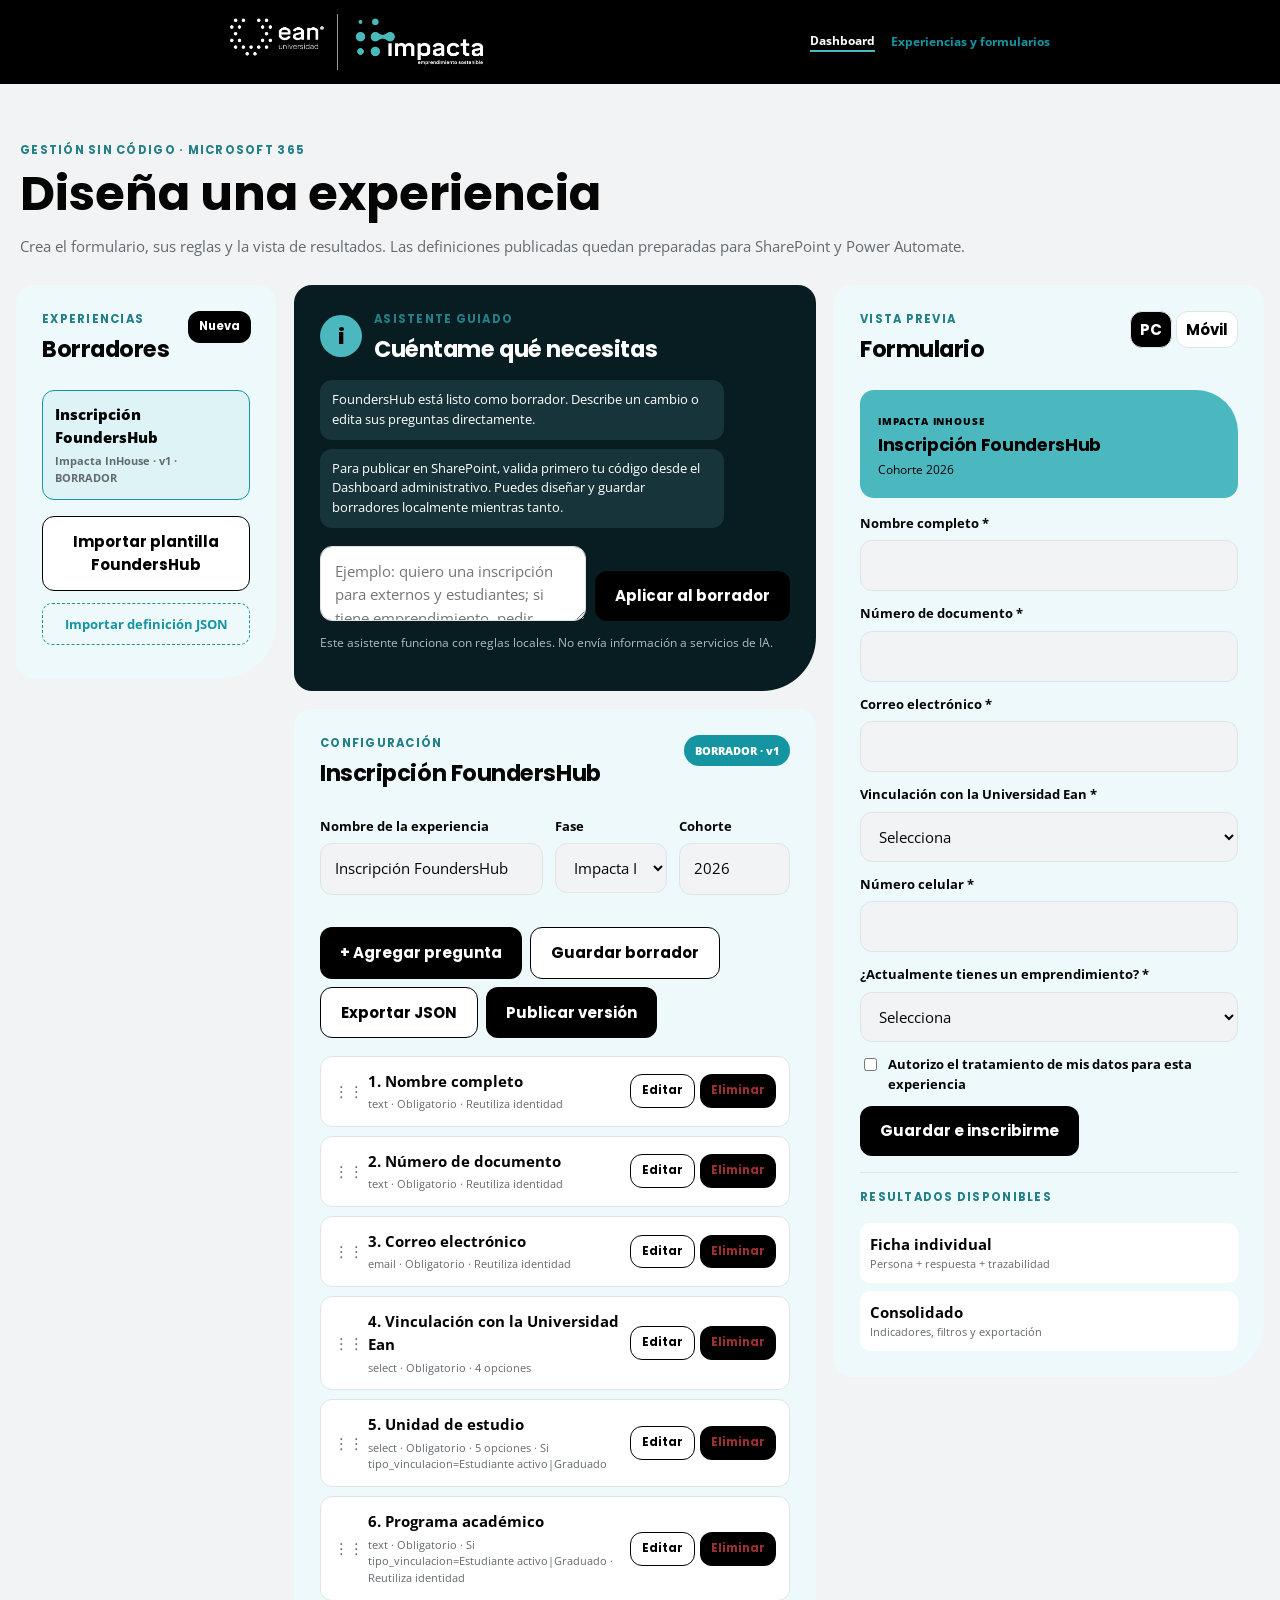
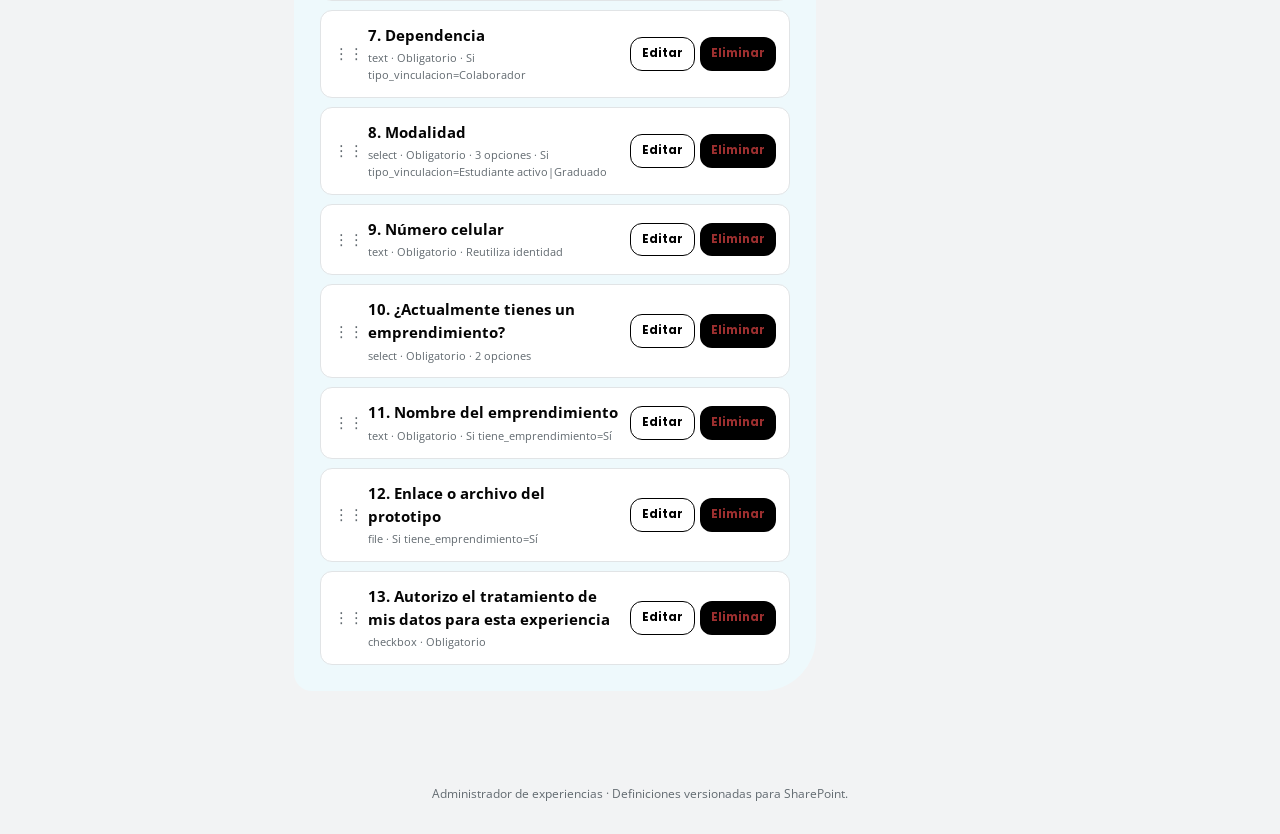
==== admin-experiencias.html @ ff960aa8 "Integrar experiencias y formularios vivos con PA11" ====
<!doctype html>
<html lang="es">
<head>
  <meta charset="utf-8">
  <meta name="viewport" content="width=device-width, initial-scale=1">
  <title>Administrador de experiencias · Impacta</title>
  <link rel="preconnect" href="https://fonts.googleapis.com">
  <link rel="preconnect" href="https://fonts.gstatic.com" crossorigin>
  <link href="https://fonts.googleapis.com/css2?family=Open+Sans:wght@400;600;700&family=Poppins:wght@500;600;700&display=swap" rel="stylesheet">
  <link rel="stylesheet" href="./styles.css">
</head>
<body>
  <header class="topbar">
    <a class="brand" href="./" aria-label="Universidad Ean e Impacta"><img src="./assets/ean-impacta-color.png" alt="Universidad Ean · Impacta"></a>
    <nav class="topnav"><a href="./admin.html">Dashboard</a><strong>Experiencias y formularios</strong></nav>
  </header>
  <main class="experience-admin">
    <section class="admin-hero builder-hero">
      <p class="eyebrow">Gestión sin código · Microsoft 365</p>
      <h1>Diseña una experiencia</h1>
      <p>Crea el formulario, sus reglas y la vista de resultados. Las definiciones publicadas quedan preparadas para SharePoint y Power Automate.</p>
    </section>

    <section class="builder-layout">
      <aside class="panel builder-sidebar">
        <div class="panel-heading"><div><p class="eyebrow">Experiencias</p><h2>Borradores</h2></div><button id="new-experience" class="compact" type="button">Nueva</button></div>
        <div id="experience-list" class="experience-list"></div>
        <button id="load-foundershub" class="secondary full-button" type="button">Importar plantilla FoundersHub</button>
        <label class="file-import">Importar definición JSON<input id="import-json" type="file" accept="application/json,.json"></label>
      </aside>

      <section class="builder-main">
        <article class="panel assistant-panel">
          <div class="assistant-title"><span class="assistant-mark">i</span><div><p class="eyebrow">Asistente guiado</p><h2>Cuéntame qué necesitas</h2></div></div>
          <div id="assistant-thread" class="assistant-thread" aria-live="polite"></div>
          <form id="assistant-form" class="assistant-form">
            <textarea id="assistant-input" rows="2" required placeholder="Ejemplo: quiero una inscripción para externos y estudiantes; si tiene emprendimiento, pedir enlace del prototipo."></textarea>
            <button type="submit">Aplicar al borrador</button>
          </form>
          <p class="privacy">Este asistente funciona con reglas locales. No envía información a servicios de IA.</p>
        </article>

        <article class="panel editor-panel">
          <div class="panel-heading"><div><p class="eyebrow">Configuración</p><h2 id="editor-title">FoundersHub 2026</h2></div><span id="draft-state" class="lab-badge neutral">BORRADOR · v1</span></div>
          <div class="form-meta">
            <div><label for="experience-name">Nombre de la experiencia</label><input id="experience-name"></div>
            <div><label for="experience-phase">Fase</label><select id="experience-phase"><option>Impacta InHouse</option><option>Preincubación</option><option>Incubación</option><option>Aceleración</option><option>Evento</option><option>Formación</option></select></div>
            <div><label for="experience-cohort">Cohorte</label><input id="experience-cohort"></div>
          </div>
          <div class="editor-actions">
            <button id="add-field" type="button">+ Agregar pregunta</button>
            <button id="save-draft" class="secondary" type="button">Guardar borrador</button>
            <button id="export-json" class="secondary" type="button">Exportar JSON</button>
            <button id="publish-form" type="button">Publicar versión</button>
          </div>
          <div id="field-list" class="field-list"></div>
        </article>
      </section>

      <aside class="panel preview-panel">
        <div class="panel-heading"><div><p class="eyebrow">Vista previa</p><h2>Formulario</h2></div><div class="preview-switch"><button data-device="desktop" class="active" type="button">PC</button><button data-device="mobile" type="button">Móvil</button></div></div>
        <form id="form-preview" class="form-preview"></form>
        <div class="result-preview"><p class="eyebrow">Resultados disponibles</p><div><strong id="result-individual">Ficha individual</strong><span>Persona + respuesta + trazabilidad</span></div><div><strong id="result-consolidated">Consolidado</strong><span>Indicadores, filtros y exportación</span></div></div>
      </aside>
    </section>
  </main>
  <dialog id="field-dialog" class="field-dialog">
    <form id="field-form" method="dialog">
      <div class="panel-heading"><div><p class="eyebrow">Pregunta</p><h2>Configurar campo</h2></div><button value="cancel" class="profile-close" aria-label="Cerrar">×</button></div>
      <input id="field-id" type="hidden">
      <label for="field-label">Texto de la pregunta</label><input id="field-label" required>
      <label for="field-type">Tipo</label><select id="field-type"><option value="text">Texto corto</option><option value="email">Correo</option><option value="select">Selección</option><option value="textarea">Texto largo</option><option value="url">Enlace</option><option value="file">Archivo o prototipo</option><option value="checkbox">Confirmación</option></select>
      <label for="field-options">Opciones (una por línea)</label><textarea id="field-options" rows="4"></textarea>
      <label class="check-line"><input id="field-required" type="checkbox"> Obligatorio</label>
      <label for="field-condition">Mostrar solamente cuando</label><input id="field-condition" placeholder="Ejemplo: tipo_vinculacion=Externo">
      <div class="editor-actions"><button id="save-field" value="default">Guardar pregunta</button></div>
    </form>
  </dialog>
  <footer>Administrador de experiencias · Definiciones versionadas para SharePoint.</footer>
  <script src="./runtime-config.js"></script>
  <script src="./api-client.js?v=2"></script>
  <script src="./form-builder.js?v=2"></script>
</body>
</html>
---- styles.css ----
:root{--bg:#f2f3f4;--surface:#fff;--ink:#050505;--muted:#626a70;--line:#e1e4e6;--green:#4bb8c0;--green-dark:#237f88;--green-soft:#ddf3f5;--teal:#1595a2;--warn:#9a5b00;--danger:#9c2f2f;--r:18px;--r-big:54px;--display:"Poppins",system-ui,sans-serif;--body:"Open Sans",system-ui,sans-serif}
*{box-sizing:border-box}html{scroll-behavior:smooth}body{margin:0;background:var(--bg);color:var(--ink);font-family:var(--body);font-size:15px;line-height:1.55}button,input,select,textarea{font:inherit}.hidden{display:none!important}
.topbar{background:#000;color:#fff;min-height:82px;padding:14px max(18px,calc((100% - 820px)/2));display:flex;align-items:center;justify-content:space-between;gap:24px}.brand{display:block;min-width:0}.brand img{display:block;width:min(310px,46vw);height:56px;object-fit:contain;object-position:left center}.topnav{display:flex;align-items:center;justify-content:flex-end;gap:16px;font-size:.76rem}.topnav a{color:#fff;text-decoration:none;font-weight:700;border-bottom:2px solid var(--green);white-space:nowrap}.mode{color:#b9bec4;white-space:nowrap}
main{width:min(820px,calc(100% - 32px));margin:auto;padding:28px 0 64px}.hero{position:relative;overflow:hidden;background:#000;color:#fff;border-radius:var(--r) var(--r-big) var(--r) var(--r);padding:42px 34px 38px;min-height:260px;display:grid;align-content:center;gap:12px}.hero>*:not(.hero-pattern){position:relative;z-index:1;max-width:560px}.hero h1,.panel h2,.panel h3{font-family:var(--display);line-height:1.12;letter-spacing:-.02em}.hero h1{font-size:clamp(2rem,6vw,3.15rem);margin:0;max-width:15ch!important}.hero p{margin:0;color:#bbc0c4}.hero .eyebrow{color:var(--green)}.dot{color:var(--green)}.hero-pattern{position:absolute;right:-52px;top:50%;transform:translateY(-50%);width:330px;height:330px;opacity:.55}.hero-pattern path{fill:none;stroke:#b9bec4;stroke-opacity:.34;stroke-width:1.2}.hero-pattern circle{fill:var(--green)}
.eyebrow{margin:0 0 8px;color:var(--green-dark);font-family:var(--display);font-size:.72rem;font-weight:700;letter-spacing:.11em;text-transform:uppercase}.lookup-section{margin-top:18px}.search-box,.panel{background:var(--surface);border:0;border-radius:var(--r) var(--r) var(--r-big) var(--r);box-shadow:none}.search-box{padding:26px}.search-box>label:first-child{font-family:var(--display);font-size:1.05rem}.identity-fields{border:0;padding:0;margin:8px 0 18px;display:grid;grid-template-columns:repeat(3,1fr);gap:14px}.identity-fields legend{font-family:var(--display);font-weight:700;margin-bottom:13px}.search-row{display:flex;justify-content:flex-end}.single-action button{min-width:190px}.registration-continuation{margin-top:18px;padding:18px;border-radius:12px;background:var(--green-soft)}
label{display:block;font-size:.82rem;font-weight:700;margin-bottom:7px}input,textarea,select{width:100%;border:1.5px solid var(--line);border-radius:12px;padding:13px 14px;background:var(--bg);color:var(--ink)}select{margin-bottom:16px}input:focus,textarea:focus,select:focus{outline:3px solid rgba(0,191,104,.18);border-color:var(--green)}button,.button-link{border:0;border-radius:12px;padding:13px 20px;background:#000;color:#fff;font-family:var(--display);font-weight:700;cursor:pointer;text-decoration:none;display:inline-flex;align-items:center;justify-content:center}button:hover,.button-link:hover{background:var(--green);color:#000}button:focus-visible,.button-link:focus-visible{outline:3px solid var(--green);outline-offset:3px}button:disabled{opacity:.55;cursor:not-allowed}.privacy,.evidence,.demo-help{font-size:.78rem;color:var(--muted)}.demo-help{margin:12px 8px}.demo-scenarios{display:flex;gap:8px;flex-wrap:wrap;margin-top:12px}.demo-scenarios button{padding:8px 11px;background:#fff;color:#000;border:1px solid var(--line);font-size:.74rem}
.panel{padding:26px;margin:20px 0}.access-result{border-left:5px solid var(--green)}.status{padding:14px 18px;border-radius:12px;background:var(--green-soft);color:#155e52;margin:18px 0}.status.error{background:#fff0ed;color:var(--danger)}.panel-heading{display:flex;justify-content:space-between;gap:18px;align-items:flex-start}.panel h2{margin:0 0 12px}.badge,.pill{font-size:.72rem;padding:6px 10px;border-radius:999px;background:#eceef0;color:var(--muted);font-weight:800}.badge.confirmed{background:var(--green-soft);color:var(--green-dark)}.badge.correction{background:#fff1dc;color:var(--warn)}
.access-code-panel{max-width:760px;margin:1.5rem auto;padding:clamp(1.4rem,4vw,2.4rem)}.access-code-panel h2{margin:.2rem 0 .65rem}.access-code-form{display:grid;grid-template-columns:minmax(180px,1fr) auto;gap:.75rem;align-items:end;margin-top:1.25rem}.access-code-form label{grid-column:1/-1;font-weight:700}.access-code-form input{font:700 1.45rem/1 "Poppins",sans-serif;letter-spacing:.28em;text-align:center;min-height:52px}.access-code-actions{display:flex;flex-wrap:wrap;gap:.7rem;margin-top:1rem}@media(max-width:620px){.access-code-form{grid-template-columns:1fr}.access-code-form label{grid-column:auto}.access-code-form button{width:100%}}
.info-grid{display:grid;grid-template-columns:repeat(3,1fr);gap:14px;margin-top:18px}.info-item{border-top:2px solid #edf0f1;padding-top:10px}.info-item span{display:block;font-size:.68rem;color:var(--muted);text-transform:uppercase;letter-spacing:.07em}.info-item strong{display:block;margin-top:5px}.timeline{margin-top:20px}.timeline-item{display:grid;grid-template-columns:76px 18px 1fr;gap:12px;padding-bottom:22px}.timeline-year{font-family:var(--display);font-weight:700}.dot:not(span){width:12px;height:12px;border-radius:50%;background:var(--green);margin-top:5px;box-shadow:0 0 0 4px var(--green-soft)}.timeline-content{border-bottom:1px solid var(--line);padding-bottom:18px}.timeline-content h3{margin:0 0 5px}.timeline-content p{margin:3px 0;color:var(--muted);font-size:.88rem}.empty{color:var(--muted);font-style:italic}.actions{display:flex;gap:10px;flex-wrap:wrap;margin:18px 0}.primary{background:var(--green);color:#000}.secondary{background:#fff;color:#000;border:1.5px solid #000}.correction{border-top:1px solid var(--line);padding-top:18px}.candidate{padding:14px 0;border-bottom:1px solid var(--line);display:flex;justify-content:space-between;gap:16px;align-items:center}.candidate p{margin:4px 0;color:var(--muted);font-size:.84rem}.score{font-weight:800;color:var(--warn)}
.completion-grid{display:grid;grid-template-columns:repeat(2,1fr);gap:16px;margin-top:18px}.completion-action{display:flex;align-items:end}.completion-action button{width:100%;min-height:49px}.consent{grid-column:1/-1;display:flex;gap:10px;align-items:flex-start;font-weight:500;color:var(--muted)}.consent input{width:auto;margin-top:4px}.embedded-form{padding:0;overflow:hidden}.embedded-form .panel-heading,.embedded-form>p{padding-left:26px;padding-right:26px}.embedded-form .panel-heading{padding-top:26px}.embedded-form iframe{display:block;width:100%;height:78vh;min-height:720px;border:0;border-top:1px solid var(--line);background:#fff}.history{margin-top:20px;border-top:1px solid var(--line);padding-top:16px}footer{padding:30px 0;text-align:center;color:var(--muted);font-size:.76rem}
.topnav strong{color:var(--teal)}.admin-hero{padding:30px 4px 12px}.admin-hero h1{font-family:var(--display);font-size:clamp(2rem,5vw,3rem);line-height:1.08;margin:.1em 0}.admin-hero>p:not(.eyebrow){color:var(--muted)}.filters{display:grid;grid-template-columns:repeat(4,minmax(140px,1fr));gap:14px;align-items:end}.filters select{margin:0}.filters button{min-height:49px}.active-filters{display:flex;align-items:center;gap:8px;flex-wrap:wrap;margin:0 0 18px;padding:12px 14px;background:#fff;border-radius:12px}.active-filters strong{font-size:.76rem}.active-filters button{padding:7px 10px;background:var(--green-soft);color:var(--green-dark);font-family:var(--body);font-size:.72rem}.metric-grid{display:grid;grid-template-columns:repeat(4,1fr);gap:14px;margin:20px 0}.metric{background:#000;color:#fff;border-radius:var(--r) var(--r-big) var(--r) var(--r);padding:20px}.metric span{display:block;color:#bbc0c4;font-size:.72rem;text-transform:uppercase;letter-spacing:.07em}.metric strong{display:block;font-family:var(--display);font-size:2rem;margin-top:7px}.dashboard-grid{display:grid;grid-template-columns:repeat(2,1fr);gap:18px}.dashboard-grid .panel{margin:0}.chart-panel.wide{grid-column:1/-1}.chart-panel h2{font-size:1.08rem}.bars{display:grid;gap:7px;margin-top:18px}.bar-row{display:grid;grid-template-columns:minmax(110px,210px) 1fr 60px;gap:12px;align-items:center;width:100%;padding:7px 8px;background:transparent;color:var(--ink);font-family:var(--body);font-weight:400;text-align:left;border-radius:9px}.bar-row:hover,.bar-row:focus-visible{background:var(--green-soft);color:var(--ink)}.bar-label{white-space:nowrap;overflow:hidden;text-overflow:ellipsis;color:var(--muted);font-size:.8rem}.bar-track{height:10px;background:#edf1f2;border-radius:999px;overflow:hidden}.bar-track span{display:block;height:100%;background:linear-gradient(90deg,var(--teal),var(--green));border-radius:inherit}.bar-row strong{text-align:right;font-size:.8rem}.control-grid{display:grid;grid-template-columns:repeat(5,1fr);gap:12px;margin-bottom:20px}.control-metric{background:#fff;border-left:4px solid var(--green);border-radius:12px;padding:15px}.control-metric span{display:block;color:var(--muted);font-size:.68rem;text-transform:uppercase}.control-metric strong{display:block;font-family:var(--display);font-size:1.55rem;margin-top:5px}.review-list{display:grid;gap:10px;margin-top:18px}.review-item{display:flex;justify-content:space-between;gap:20px;align-items:center;border:1px solid var(--line);border-radius:12px;padding:16px}.review-item h3{margin:5px 0}.review-item p,.review-item small{color:var(--muted);margin:3px 0}.review-type{font-size:.68rem;color:var(--green-dark);font-weight:800}.review-actions{display:flex;gap:8px}
.overview-grid{margin-bottom:20px}.zoom-number{display:flex;align-items:baseline;gap:10px;margin:20px 0 8px}.zoom-number strong{font-family:var(--display);font-size:3rem;line-height:1}.zoom-number span{color:var(--muted)}.zoom-track{height:12px;background:#e8edef;border-radius:999px;overflow:hidden}.zoom-track span{display:block;height:100%;background:linear-gradient(90deg,var(--teal),var(--green));border-radius:inherit}.quality-grid{display:grid;grid-template-columns:repeat(3,1fr);gap:9px;margin-top:16px}.quality-item{padding:10px;border-radius:10px;background:#f1f4f5}.quality-item span,.quality-item small{display:block;color:var(--muted);font-size:.68rem}.quality-item strong{font-family:var(--display);font-size:1.25rem}.quality-item.attention{background:#fff1dc}.quality-item.healthy{background:var(--green-soft)}.prototype-panel{margin-top:20px}.lab-badge{padding:7px 11px;border-radius:999px;background:#000;color:var(--green);font-size:.7rem;font-weight:800}.prototype-grid{display:grid;grid-template-columns:repeat(2,1fr);gap:12px;margin-top:18px}.prototype-card{border:1px solid var(--line);border-radius:14px;padding:16px}.prototype-head{display:grid;gap:8px}.prototype-state{justify-self:start;padding:4px 8px;border-radius:999px;font-size:.66rem;font-weight:800;background:#fff1dc;color:var(--warn)}.prototype-state.ready{background:var(--green-soft);color:var(--green-dark)}.prototype-card ul{padding-left:20px;color:var(--muted);font-size:.8rem}.prototype-card li::marker{color:#c9ced1}.prototype-card li.ok-check::marker{color:var(--green)}.prototype-card small{color:var(--muted)}
.people-panel{margin-top:0}.people-table-wrap{overflow:auto;margin-top:16px}.people-table{width:100%;border-collapse:collapse;font-size:.78rem}.people-table th{text-align:left;color:var(--muted);font-size:.66rem;text-transform:uppercase;letter-spacing:.06em;padding:10px;border-bottom:2px solid var(--line)}.people-table td{vertical-align:top;padding:12px 10px;border-bottom:1px solid var(--line)}.people-table td span,.people-table td strong,.people-table td small{display:block}.people-table td small{color:var(--muted);margin-top:3px}.person-status{display:inline-block!important;padding:4px 7px;border-radius:999px;background:var(--green-soft);color:var(--green-dark);font-weight:800;font-size:.67rem}
@media(max-width:900px){.filters,.metric-grid{grid-template-columns:repeat(2,1fr)}.control-grid{grid-template-columns:repeat(2,1fr)}}
@media(max-width:720px){.topbar{align-items:flex-start;min-height:74px}.brand img{width:220px;height:48px}.topnav{display:block;text-align:right}.mode{display:none}main{width:min(100% - 24px,820px);padding-top:16px}.hero{min-height:230px;padding:32px 24px}.hero-pattern{right:-130px;opacity:.34}.identity-fields,.info-grid,.completion-grid{grid-template-columns:1fr}.panel-heading,.candidate{display:block}.candidate .actions{margin-bottom:0}.single-action button{width:100%}.embedded-form iframe{height:82vh;min-height:620px}}
@media(max-width:640px){.filters,.dashboard-grid,.prototype-grid{grid-template-columns:1fr}.metric-grid,.control-grid,.quality-grid{grid-template-columns:repeat(2,1fr)}.chart-panel.wide{grid-column:auto}.review-item{align-items:flex-start;flex-direction:column}.bar-row{grid-template-columns:95px 1fr 48px}}
@media(max-width:640px){.people-table thead{display:none}.people-table,.people-table tbody,.people-table tr,.people-table td{display:block;width:100%}.people-table tr{padding:10px 0;border-bottom:1px solid var(--line)}.people-table td{border:0;padding:7px 4px 7px 112px;position:relative}.people-table td::before{content:attr(data-label);position:absolute;left:4px;top:8px;width:100px;color:var(--muted);font-size:.62rem;text-transform:uppercase}.people-table td[colspan]{padding-left:4px}}
@media(max-width:430px){.topbar{padding:12px}.brand img{width:185px;height:44px}.topnav a{font-size:.68rem}.hero{border-radius:14px 44px 14px 14px}.search-box,.panel{border-radius:14px 14px 42px 14px;padding:20px}.hero h1{font-size:2rem}.timeline-item{grid-template-columns:58px 14px 1fr}}

/* Progressive dashboard drill-down: metrics -> people -> individual profile. */
.metric-action{width:100%;font-family:var(--body);text-align:left}.metric-action small{display:block;color:var(--green);font-size:.68rem;margin-top:8px}.metric-action:hover{background:var(--teal);color:#fff}.metric-action:hover span,.metric-action:hover small{color:#fff}.people-panel{border-top:5px solid var(--teal)}.panel-tools{display:flex;align-items:center;gap:8px}.compact{padding:7px 11px;font-size:.72rem}.person-link{display:inline;padding:0;background:transparent;color:var(--ink);font-family:var(--display);font-weight:700;text-align:left;text-decoration:underline;text-decoration-color:var(--green);text-underline-offset:3px}.person-link:hover{background:transparent;color:var(--teal)}
.profile-dialog{width:min(860px,calc(100% - 28px));max-height:90vh;padding:0;border:0;border-radius:20px 20px 58px 20px;background:#fff;color:var(--ink);box-shadow:0 28px 90px rgba(0,0,0,.3)}.profile-dialog::backdrop{background:rgba(0,0,0,.68);backdrop-filter:blur(3px)}.profile-shell{padding:28px;overflow:auto;max-height:90vh}.profile-top{display:flex;justify-content:space-between;gap:20px;align-items:flex-start;border-bottom:1px solid var(--line);padding-bottom:18px}.profile-top h2{font-family:var(--display);font-size:1.65rem;line-height:1.15;margin:0}.profile-close{width:42px;height:42px;padding:0;border-radius:50%;font-size:1.55rem;flex:0 0 auto}.profile-summary{display:grid;grid-template-columns:repeat(3,1fr);gap:12px;padding:20px 0}.profile-summary div{padding:12px;background:var(--bg);border-radius:12px}.profile-summary span,.profile-summary strong{display:block}.profile-summary span{color:var(--muted);font-size:.66rem;text-transform:uppercase;letter-spacing:.06em}.profile-summary strong{font-size:.8rem;margin-top:5px}.profile-experiences{border-top:1px solid var(--line);padding-top:20px}.profile-section-title h3{font-family:var(--display);margin:0 0 18px}.profile-timeline article{display:grid;grid-template-columns:58px 14px 1fr;gap:12px;padding-bottom:20px}.experience-year{font-family:var(--display);font-weight:700}.experience-dot{width:12px;height:12px;border-radius:50%;margin-top:5px;background:var(--green);box-shadow:0 0 0 4px var(--green-soft)}.profile-timeline article>div:last-child{border-bottom:1px solid var(--line);padding-bottom:16px}.profile-timeline h4{font-family:var(--display);margin:0 0 5px}.profile-timeline p,.profile-timeline small{display:block;color:var(--muted);margin:3px 0}
@media(max-width:640px){.panel-tools{align-items:flex-start;flex-direction:column}.profile-shell{padding:20px}.profile-summary{grid-template-columns:1fr 1fr}.profile-dialog{max-height:94vh}.profile-shell{max-height:94vh}}
@media(max-width:430px){.profile-summary{grid-template-columns:1fr}.profile-timeline article{grid-template-columns:48px 12px 1fr}}
.operations-grid{display:grid;gap:20px;margin-top:20px}.operations-grid .panel{margin:0}.lab-badge.neutral{background:var(--teal);color:#fff}.resource-summary{display:grid;gap:5px;margin:14px 0;padding:12px;border-radius:12px;background:var(--bg)}.resource-summary>span{color:var(--teal);font-size:.65rem;font-weight:800;letter-spacing:.08em;text-transform:uppercase}.resource-summary>strong{font-size:.82rem}.resource-summary small{color:var(--muted)}.resource-link{justify-self:start;margin-top:5px;padding:8px 11px;border-radius:9px;background:#000;color:#fff;font-family:var(--display);font-size:.7rem;font-weight:700;text-decoration:none}.resource-link:hover{background:var(--teal)}.empty-resource{grid-column:1/-1;padding:22px;border:1.5px dashed var(--line);border-radius:14px;background:var(--bg)}.empty-resource p{margin:6px 0 0;color:var(--muted);font-size:.82rem}
.profile-resources{border-top:1px solid var(--line);padding:20px 0}.profile-resource-grid{display:grid;grid-template-columns:repeat(2,1fr);gap:12px}.profile-resource-grid>article{display:grid;align-content:start;gap:5px;padding:14px;border:1px solid var(--line);border-radius:13px}.profile-resource-grid>article>strong{font-family:var(--display)}.profile-resource-grid>article>p{margin:0;color:var(--muted);font-size:.78rem}.resource-kind{justify-self:start;padding:4px 7px;border-radius:999px;background:var(--green-soft);color:var(--green-dark);font-size:.62rem;font-weight:800;text-transform:uppercase}.resource-pending{color:var(--warn);font-weight:700;margin-top:5px}@media(max-width:640px){.profile-resource-grid{grid-template-columns:1fr}}

/* Pasaporte físico 3D: lenguaje visual y motion del prototipo entregado. */
:root{--passport-blue:#40c0c0;--passport-ink:#24282d;--passport-paper:oklch(.975 .012 220);--passport-d:1.2s;--passport-ease:cubic-bezier(.6,.05,.25,1)}
.hero{background:var(--passport-blue);color:var(--passport-ink);isolation:isolate}.hero p,.hero .eyebrow{color:var(--passport-ink)}.hero-pattern{opacity:.18;animation:pattern-float 9s ease-in-out infinite}.search-box,.panel{background:var(--passport-paper)}.search-box{position:relative;overflow:hidden}.search-box::after{content:"IMP-01";position:absolute;right:18px;top:15px;color:var(--teal);font:700 10px/1 "Courier New",monospace;letter-spacing:.18em}.search-box::before{content:"";position:absolute;left:-30%;top:0;width:24%;height:100%;background:linear-gradient(90deg,transparent,rgba(64,192,192,.17),transparent);animation:scanner 5.5s ease-in-out infinite;pointer-events:none}
.passport-profile{margin:34px 0 70px}.passport-heading{display:flex;align-items:end;justify-content:space-between;gap:20px;margin-bottom:18px}.passport-heading h2{font:600 clamp(1.6rem,4vw,2.25rem)/1.1 var(--display);margin:0}.passport-page-label{font:600 11px/1 "Courier New",monospace;letter-spacing:.14em;text-transform:uppercase;color:var(--teal)}.passport-viewport{position:relative;height:650px;perspective:2200px;overflow:visible}.passport-book{position:absolute;left:50%;top:20px;width:840px;height:580px;margin-left:-420px;transform-style:preserve-3d;transform:translateX(210px) rotateX(16deg) rotateZ(-2deg);transition:transform var(--passport-d) var(--passport-ease)}.passport-book:not([data-page="0"]){transform:translateX(0) rotateX(6deg)}.passport-sheet{position:absolute;left:420px;top:0;width:420px;height:580px;border:0;padding:0}.passport-paper{position:absolute;inset:0;overflow:auto;padding:28px;background-color:var(--passport-paper);background-image:repeating-linear-gradient(135deg,oklch(.9 .035 195/.3) 0 1px,transparent 1px 8px);border-radius:3px 14px 14px 3px;box-shadow:3px 4px 0 oklch(.91 .012 220),7px 8px 26px rgba(36,40,45,.17);color:var(--passport-ink)}.passport-paper h3{font:600 21px/1.2 var(--display);margin:7px 0 13px}.passport-paper p{font-size:.8rem}.page-number{position:absolute;right:22px;bottom:16px;font:600 9px/1 "Courier New",monospace;letter-spacing:.12em;color:#737c82}.passport-kicker{margin:0;color:var(--teal)!important;font:600 10px/1.3 "Courier New",monospace!important;letter-spacing:.14em;text-transform:uppercase}
.passport-cover{z-index:30;transform-style:preserve-3d;transform-origin:left center;background:var(--passport-blue);border-radius:7px 16px 16px 7px;box-shadow:8px 12px 30px rgba(0,0,0,.24),inset 8px 0 16px rgba(0,0,0,.12);color:var(--passport-ink);display:flex;flex-direction:column;align-items:center;justify-content:center;gap:26px;overflow:hidden;transition:transform var(--passport-d) var(--passport-ease),z-index 0s linear calc(var(--passport-d)/2);backface-visibility:hidden}.passport-cover:hover{background:var(--passport-blue);color:var(--passport-ink);transform:rotateY(-16deg)}.passport-cover img{width:250px;max-height:78px;object-fit:contain;filter:brightness(0)}.passport-title{font:700 34px/1.05 var(--display);letter-spacing:-.03em;text-transform:uppercase}.passport-edition{font:600 11px/1 "Courier New",monospace;letter-spacing:.22em}.passport-symbol{position:absolute;right:28px;bottom:22px;text-align:left;font:800 22px/.6 var(--display);opacity:.33}.passport-shimmer{position:absolute;inset:0 auto 0 -80%;width:55%;background:linear-gradient(100deg,transparent,rgba(255,255,255,.28),transparent);transition:transform 1.3s ease-out}.passport-cover:hover .passport-shimmer{transform:translateX(360%)}.passport-book:not([data-page="0"]) .passport-cover{transform:rotateY(-180deg);z-index:10}.passport-data{z-index:5}.passport-person-heading{display:flex;justify-content:space-between;gap:12px;align-items:start}.passport-person-heading h3{font-size:18px}.passport-seal{width:62px;height:62px;border-radius:50%;display:grid;place-items:center;flex:0 0 auto;padding:7px;text-align:center;background:conic-gradient(from 40deg,#40c0c0,#ffc62f,#d61a69,#8f499c,#3eaf49,#40c0c0);color:#fff;font:700 8px/1.2 var(--display);text-transform:uppercase;transform:scale(0);transition:transform .55s cubic-bezier(.2,1.5,.4,1) calc(var(--passport-d)*.65)}.passport-book:not([data-page="0"]) .passport-seal{transform:scale(1)}
.passport-data-grid{display:grid;grid-template-columns:1fr 1fr;gap:7px 13px;margin-top:16px}.passport-data-grid .info-item{border-top:1px solid rgba(36,40,45,.13);padding-top:6px;opacity:0;transform:translateY(9px);transition:opacity .42s ease,transform .42s ease}.passport-book:not([data-page="0"]) .passport-data-grid .info-item{opacity:1;transform:none}.passport-data-grid .info-item span{font-family:"Courier New",monospace;font-size:8px}.passport-data-grid .info-item strong{font-size:10px;line-height:1.25}.passport-data-grid .info-item:nth-child(n+2){transition-delay:.72s}.passport-data-grid .info-item:nth-child(n+4){transition-delay:.9s}.passport-evidence{font-size:9px!important;color:#626a70;margin-top:12px}.passport-mrz{position:absolute;left:28px;right:28px;bottom:31px;white-space:nowrap;overflow:hidden;width:0;font:600 10px/1.4 "Courier New",monospace;letter-spacing:.08em;border-top:1px solid rgba(36,40,45,.14);padding-top:8px}.passport-book:not([data-page="0"]) .passport-mrz{animation:mrz-type .9s steps(44) calc(var(--passport-d)*.75) forwards}
.passport-leaf{z-index:20;transform-style:preserve-3d;transform-origin:left center;transition:transform calc(var(--passport-d)*.9) var(--passport-ease)}.passport-face{backface-visibility:hidden}.passport-validation{transform:rotateY(180deg);border-radius:14px 3px 3px 14px}.passport-book[data-page="2"] .passport-leaf,.passport-book[data-page="3"] .passport-leaf{transform:rotateY(-180deg)}.passport-base{z-index:1}.passport-stamps{position:relative;min-height:450px}.passport-stamp{position:relative;width:74%;min-height:78px;margin:14px auto;padding:11px;border:3px solid var(--stamp,#d61a69);border-radius:14px;color:var(--stamp,#d61a69);display:grid;place-items:center;text-align:center;mix-blend-mode:multiply;opacity:0;transform:scale(1.7) translateY(-18px) rotate(var(--angle,-2deg));transition:opacity .3s,transform .3s cubic-bezier(.55,0,.85,.35)}.passport-book:not([data-page="0"]) .passport-stamp{opacity:.86;transform:scale(1) rotate(var(--angle,-2deg))}.passport-stamp:nth-child(2){--stamp:#8f499c;--angle:2deg;transition-delay:.42s}.passport-stamp:nth-child(3){--stamp:#3eaf49;--angle:-1deg;transition-delay:.84s}.passport-stamp:nth-child(4){--stamp:#f78d2d;--angle:1.5deg;transition-delay:1.26s}.passport-stamp strong{font:700 12px/1.15 var(--display);text-transform:uppercase}.passport-stamp span,.passport-stamp small{display:block;font:600 8px/1.25 "Courier New",monospace;letter-spacing:.08em;text-transform:uppercase}.passport-validation .actions{display:grid;grid-template-columns:1fr 1fr}.passport-validation button{font-size:11px;padding:10px}.passport-form{font-size:10px}.passport-form input,.passport-form textarea{padding:8px;font-size:10px}.passport-form label{font-size:9px;margin:6px 0 2px}.passport-controls{display:flex;justify-content:center;gap:9px;flex-wrap:wrap;margin-top:10px}.passport-controls button{border-radius:999px;min-width:140px}.passport-base .passport-form{max-height:330px;overflow:auto}
@keyframes scanner{0%,20%{transform:translateX(0)}65%,100%{transform:translateX(650%)}}@keyframes pattern-float{0%,100%{transform:translateY(-50%) rotate(0)}50%{transform:translateY(-54%) rotate(3deg)}}@keyframes mrz-type{to{width:calc(100% - 56px)}}
@media(max-width:900px){.passport-viewport{height:600px}.passport-book{transform:scale(.78) translateX(210px) rotateX(16deg) rotateZ(-2deg);transform-origin:top center}.passport-book:not([data-page="0"]){transform:scale(.78) translateX(0) rotateX(6deg)}}
@media(max-width:680px){.passport-viewport{height:650px;overflow:hidden}.passport-book{left:50%;margin-left:-210px;width:420px;transform:translateX(0) rotateX(8deg)}.passport-book:not([data-page="0"]){transform:translateX(-2px) rotateX(3deg)}.passport-cover,.passport-data,.passport-leaf,.passport-base{left:0}.passport-book:not([data-page="0"]) .passport-cover{transform:translateX(-105%) rotateY(-180deg)}.passport-heading{align-items:start;flex-direction:column}.passport-paper{padding:22px}.passport-data-grid{gap:5px 9px}.passport-title{font-size:30px}}
@media(prefers-reduced-motion:reduce){.hero-pattern,.search-box::before{animation:none}.passport-book,.passport-cover,.passport-leaf,.passport-seal,.passport-data-grid .info-item,.passport-stamp{transition:none!important;animation:none!important}.passport-book{transform:none!important}.passport-book:not([data-page="0"]) .passport-cover{display:none}.passport-mrz{width:calc(100% - 56px)!important}}
.passport-heading-actions{display:flex;align-items:center;gap:12px}.passport-active #search-experience,.passport-active #lookup-experience,.passport-active #demo-help,.passport-active #status,.passport-active #access-result,.passport-active #form-completion,.passport-active #embedded-form,.passport-active #identity-confirm,.passport-active #candidates{display:none!important}.passport-active main{padding-top:30px}.passport-active .passport-profile{margin-top:0}.passport-active footer{margin-top:-30px}@media(max-width:680px){.passport-heading-actions{width:100%;justify-content:space-between}}
.code-active #lookup-experience{display:none!important}
.identity-active #search-experience,.identity-active #lookup-experience,.identity-active #demo-help{display:none!important}.identity-active main{padding-top:30px}.identity-active #identity-confirm{margin-top:0}.identity-heading{align-items:flex-start}.identity-heading h2{margin-bottom:0}@media(max-width:680px){.identity-heading{gap:18px}.identity-heading .compact{width:100%}}
.prototype-stage{min-height:150px;display:grid;place-items:center;align-content:center;gap:7px;padding:22px;text-align:center;border:2px dashed rgba(18,130,143,.38);border-radius:14px;background:linear-gradient(135deg,rgba(64,192,192,.09),rgba(255,255,255,.72))}.prototype-stage strong{font-family:var(--display)}.prototype-stage small{color:var(--muted)}.prototype-placeholder-mark{width:44px;height:44px;display:grid;place-items:center;border-radius:50%;background:#000;color:var(--passport-blue);font:600 1.55rem/1 var(--display)}.prototype-placeholder-mark.ready{background:var(--teal);color:#fff}.passport-prototype-stage{min-height:125px;padding:14px}.prototype-upload-form{display:grid;gap:6px;margin-top:10px}.prototype-upload-form label{font-size:9px;font-weight:700}.prototype-upload-form input{font-size:9px;padding:7px;background:#fff}.prototype-upload-form button{padding:9px;font-size:10px}.prototype-upload-form .passport-evidence{min-height:12px;margin:0}.passport-divider{border:0;border-top:1px solid rgba(36,40,45,.14);margin:18px 0}.passport-base .passport-paper{padding-bottom:38px}

/* La tapa y la página 01 forman una sola pieza 3D; el libro completo permanece centrado. */
.passport-viewport{width:100%;margin-inline:auto}.passport-cover{display:block;background:transparent;box-shadow:none;overflow:visible}.passport-cover-front{position:absolute;inset:0;width:100%;height:100%;border:0;padding:0;background:var(--passport-blue);border-radius:7px 16px 16px 7px;box-shadow:8px 12px 30px rgba(0,0,0,.24),inset 8px 0 16px rgba(0,0,0,.12);color:var(--passport-ink);display:flex;flex-direction:column;align-items:center;justify-content:center;gap:26px;overflow:hidden;backface-visibility:hidden}.passport-cover-front:hover{background:var(--passport-blue);color:var(--passport-ink)}.passport-data{left:auto;top:auto;width:auto;height:auto;transform:rotateY(180deg);backface-visibility:hidden;border-radius:14px 4px 4px 14px;box-shadow:-3px 3px 0 oklch(.93 .012 220),-5px 5px 0 oklch(.88 .012 220)}.passport-cover-front img{width:250px;max-height:78px;object-fit:contain;filter:brightness(0)}
@media(max-width:1100px) and (min-width:681px){.passport-viewport{height:570px}.passport-book{transform:scale(.86) translateX(210px) rotateX(16deg) rotateZ(-2deg);transform-origin:top center}.passport-book:not([data-page="0"]){transform:scale(.86) translateX(0) rotateX(6deg)}}
@media(max-width:680px){.passport-cover{left:0}.passport-cover-front{left:0}.passport-book:not([data-page="0"]) .passport-cover{transform:rotateY(-180deg)}.passport-data{left:auto}.passport-viewport{height:625px}}
@media(prefers-reduced-motion:reduce){.passport-book:not([data-page="0"]) .passport-cover{display:block;transform:rotateY(-180deg)!important}}
.passport-cover .passport-data{left:0;top:0;width:100%;height:100%}
.passport-cover{left:420px;transition:transform var(--passport-d) var(--passport-ease),left var(--passport-d) var(--passport-ease),z-index 0s linear calc(var(--passport-d)/2)}.passport-book:not([data-page="0"]) .passport-cover{left:0;transform:rotateY(-180deg)}
.passport-book:not([data-page="0"]) .passport-cover{left:420px;transform:rotateY(-180deg)}

.admin-access{max-width:720px;margin:48px auto;padding:32px}.admin-access h1{margin-top:4px}.admin-locked .topnav a{display:none}

/* Espera activa del dashboard: informa sin inventar porcentajes y hace tolerable la carga extensa. */
.admin-wait{width:min(980px,100%);margin:38px auto 70px}.wait-intro{text-align:center;max-width:720px;margin:0 auto}.wait-intro h1{font:700 clamp(2rem,5vw,3.4rem)/1.03 var(--display);margin:8px 0 12px}.wait-intro>p:not(.eyebrow){color:var(--muted);font-size:1rem}.wait-progress{height:10px;margin:24px auto 12px;max-width:620px;overflow:hidden;border-radius:999px;background:#dfe6e8}.wait-progress span{display:block;width:38%;height:100%;border-radius:inherit;background:linear-gradient(90deg,var(--teal),var(--green),#86dbe0);animation:wait-slide 1.8s ease-in-out infinite}.wait-meta{display:flex;justify-content:space-between;gap:20px;max-width:620px;margin:auto;color:var(--muted);font-size:.72rem;font-weight:700}.wait-grid{display:grid;grid-template-columns:.9fr 1.1fr;gap:20px;margin-top:30px}.wait-card{min-height:285px;padding:26px;border:1px solid var(--line);border-radius:18px 18px 48px 18px;background:var(--passport-paper);box-shadow:0 14px 38px rgba(22,45,50,.08)}.wait-card-label{color:var(--teal);font-size:.65rem;font-weight:800;letter-spacing:.09em;text-transform:uppercase}.wait-card h2{font:700 1.35rem/1.1 var(--display);margin:8px 0 14px}.curiosity-card{display:flex;flex-direction:column;align-items:flex-start}.curiosity-card>p{font-size:1.08rem;line-height:1.55;flex:1}.game-heading{display:flex;justify-content:space-between;gap:12px;align-items:flex-start}.game-heading h2{margin-bottom:4px}.game-heading strong{padding:7px 10px;border-radius:999px;background:#000;color:#fff;font-size:.7rem;white-space:nowrap}.game-card>p{margin:5px 0 10px;color:var(--muted);font-size:.78rem}.stamp-game{position:relative;height:140px;overflow:hidden;border:1px dashed rgba(18,130,143,.45);border-radius:14px;background:linear-gradient(135deg,rgba(64,192,192,.1),rgba(255,255,255,.75)),repeating-linear-gradient(135deg,rgba(21,149,162,.06) 0 1px,transparent 1px 9px)}.game-stamp{position:absolute;left:45%;top:35%;width:46px;height:46px;padding:0;border-radius:50%;background:#000;color:var(--green);font:700 1.5rem/1 var(--display);box-shadow:0 7px 16px rgba(0,0,0,.22);transition:left .18s ease,top .18s ease,transform .12s ease}.game-stamp:hover,.game-stamp:focus-visible{background:var(--teal);color:#fff;transform:scale(1.1)}.game-message{min-height:18px;font-weight:700;color:var(--teal)!important}.wait-privacy{max-width:720px;margin:20px auto 0;text-align:center;color:var(--muted);font-size:.72rem}.admin-wait.hidden{display:none}
@keyframes wait-slide{0%{transform:translateX(-105%)}50%{transform:translateX(82%)}100%{transform:translateX(265%)}}
@media(max-width:720px){.admin-wait{margin-top:22px}.wait-grid{grid-template-columns:1fr}.wait-card{min-height:250px;padding:22px}.wait-meta{font-size:.65rem}.game-card{order:-1}}
@media(prefers-reduced-motion:reduce){.wait-progress span{animation:none;width:70%;margin:auto}.game-stamp{transition:none}}
.wait-progress span{width:4%;animation:none;transition:width .8s ease}
.wait-meta strong{color:var(--teal);font-family:var(--display)}
.wait-cache-note{max-width:620px;margin:12px auto 0;padding:10px 13px;border-radius:10px;background:rgba(64,192,192,.1);color:var(--teal);font-size:.72rem;font-weight:700}
@media(prefers-reduced-motion:reduce){.wait-progress span,.game-stamp{transition:none}}

/* Constructor administrable de experiencias y formularios. */
.experience-admin{width:min(1500px,calc(100% - 32px))}.builder-hero{max-width:960px}.builder-layout{display:grid;grid-template-columns:260px minmax(520px,1fr) minmax(320px,430px);gap:18px;align-items:start}.builder-layout>.panel,.builder-main>.panel{margin:0}.builder-main{display:grid;gap:18px}.builder-sidebar,.preview-panel{position:sticky;top:18px}.experience-list{display:grid;gap:8px;margin:16px 0}.experience-item{display:grid;gap:4px;width:100%;padding:12px;background:#fff;color:var(--ink);border:1px solid var(--line);text-align:left;font-family:var(--body)}.experience-item.active{border-color:var(--teal);background:var(--green-soft)}.experience-item span{font-weight:800}.experience-item small{color:var(--muted);font-size:.68rem}.full-button{width:100%}.file-import{display:block;margin-top:12px;padding:10px;border:1px dashed var(--teal);border-radius:10px;text-align:center;color:var(--teal);cursor:pointer}.file-import input{display:none}.assistant-panel{background:#071d22;color:#fff}.assistant-panel h2{margin:0}.assistant-title{display:flex;gap:12px;align-items:center}.assistant-mark{display:grid;place-items:center;width:42px;height:42px;border-radius:50%;background:var(--green);color:#000;font:800 1.35rem var(--display)}.assistant-thread{display:grid;gap:9px;max-height:220px;overflow:auto;margin:18px 0}.assistant-message{max-width:86%;padding:10px 12px;border-radius:12px;background:#17343a;font-size:.8rem}.assistant-message.user{justify-self:end;background:var(--green);color:#000}.assistant-form{display:grid;grid-template-columns:1fr auto;gap:9px;align-items:end}.assistant-form textarea{background:#fff}.assistant-panel .privacy{color:#a9bec2}.form-meta{display:grid;grid-template-columns:2fr 1fr 1fr;gap:12px;margin:18px 0}.editor-actions{display:flex;gap:8px;flex-wrap:wrap;margin:14px 0}.field-list{display:grid;gap:9px;margin-top:18px}.field-card{display:grid;grid-template-columns:24px 1fr auto;gap:10px;align-items:center;padding:13px;border:1px solid var(--line);border-radius:12px;background:#fff}.field-card small{display:block;color:var(--muted);font-size:.68rem;margin-top:3px}.drag-handle{color:var(--muted);cursor:grab}.field-actions{display:flex;gap:5px}.danger-button{color:var(--danger);border-color:var(--danger)}.preview-switch{display:flex;gap:4px}.preview-switch button{padding:6px 9px;background:#fff;color:#000;border:1px solid var(--line)}.preview-switch button.active{background:#000;color:#fff}.form-preview{width:100%;max-width:100%;margin:16px auto;transition:max-width .25s}.form-preview.mobile-preview{max-width:300px}.preview-cover{padding:18px;margin-bottom:15px;border-radius:14px 42px 14px 14px;background:var(--green);color:#000}.preview-cover span{font-size:.65rem;font-weight:800;text-transform:uppercase;letter-spacing:.08em}.preview-cover h3{font-family:var(--display);margin:5px 0}.preview-cover p{margin:0;font-size:.76rem}.preview-field{display:block;margin-bottom:12px}.preview-field select{margin:0}.check-line{display:flex;align-items:flex-start;gap:8px}.check-line input{width:auto;margin-top:4px}.result-preview{display:grid;gap:8px;border-top:1px solid var(--line);padding-top:16px}.result-preview>div{display:grid;padding:10px;background:#fff;border-radius:10px}.result-preview span{color:var(--muted);font-size:.68rem}.field-dialog{width:min(560px,calc(100% - 28px));border:0;border-radius:18px;padding:0}.field-dialog::backdrop{background:rgba(0,0,0,.62)}.field-dialog form{padding:24px}.field-dialog select{margin-bottom:0}.field-dialog label{margin-top:12px}
@media(max-width:1180px){.builder-layout{grid-template-columns:240px 1fr}.preview-panel{grid-column:2;position:static}.builder-sidebar{grid-row:1/3}}
@media(max-width:780px){.builder-layout{grid-template-columns:1fr}.builder-sidebar,.preview-panel{position:static;grid-column:auto;grid-row:auto}.form-meta,.assistant-form{grid-template-columns:1fr}.field-card{grid-template-columns:18px 1fr}.field-actions{grid-column:2}.experience-admin{width:min(100% - 24px,820px)}}

/* Formulario espejo: identidad reutilizada, respuestas vivas en SharePoint. */
.experience-access{padding:20px;border:1px solid var(--line);border-radius:16px;background:linear-gradient(135deg,rgba(64,192,192,.1),#fff)}
.access-code-grid{display:grid;grid-template-columns:minmax(150px,1fr) auto auto;gap:9px;align-items:end}.access-code-grid input{margin:0;letter-spacing:.25em;font-weight:800;text-align:center}
.mirror-experience-form{display:grid;grid-template-columns:1fr 1fr;gap:14px;margin-top:22px}.mirror-form-cover{grid-column:1/-1;padding:22px;border-radius:16px 48px 16px 16px;background:var(--green);color:#000}.mirror-form-cover span{font-size:.67rem;font-weight:800;letter-spacing:.09em;text-transform:uppercase}.mirror-form-cover h3{font:700 1.7rem/1.05 var(--display);margin:7px 0}.mirror-form-cover p{margin:0}.mirror-field{display:grid;align-content:start}.mirror-field label{margin-top:0}.mirror-experience-form>button,.mirror-experience-form>.privacy{grid-column:1/-1}.experience-success{text-align:center;padding:32px;border-radius:18px;background:linear-gradient(135deg,rgba(62,175,73,.15),rgba(64,192,192,.12))}.experience-success h3{font:700 1.7rem var(--display);margin:8px}.success-mark{display:grid;place-items:center;width:58px;height:58px;margin:auto;border-radius:50%;background:var(--green);color:#000;font-size:1.8rem;font-weight:900}
@media(max-width:680px){.access-code-grid,.mirror-experience-form{grid-template-columns:1fr}.mirror-form-cover,.mirror-experience-form>button,.mirror-experience-form>.privacy{grid-column:1}.access-code-grid button{width:100%}}
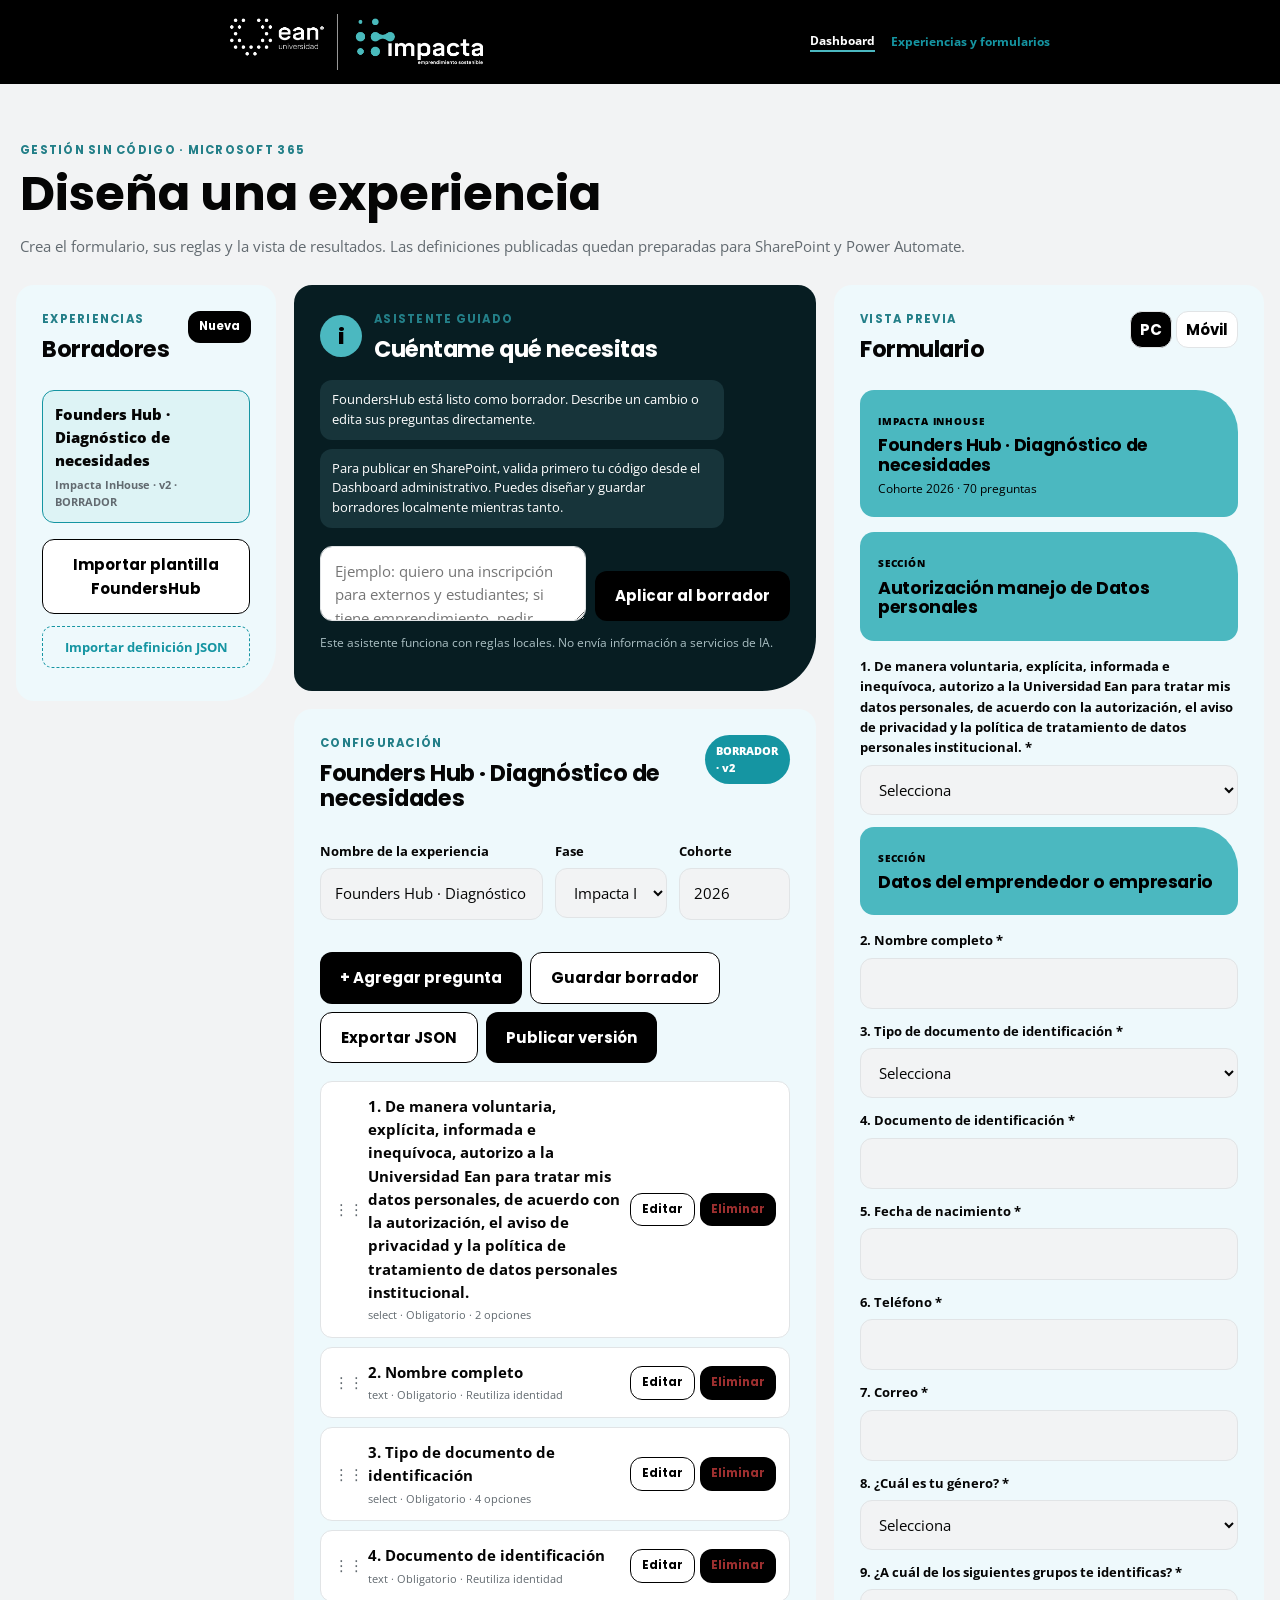
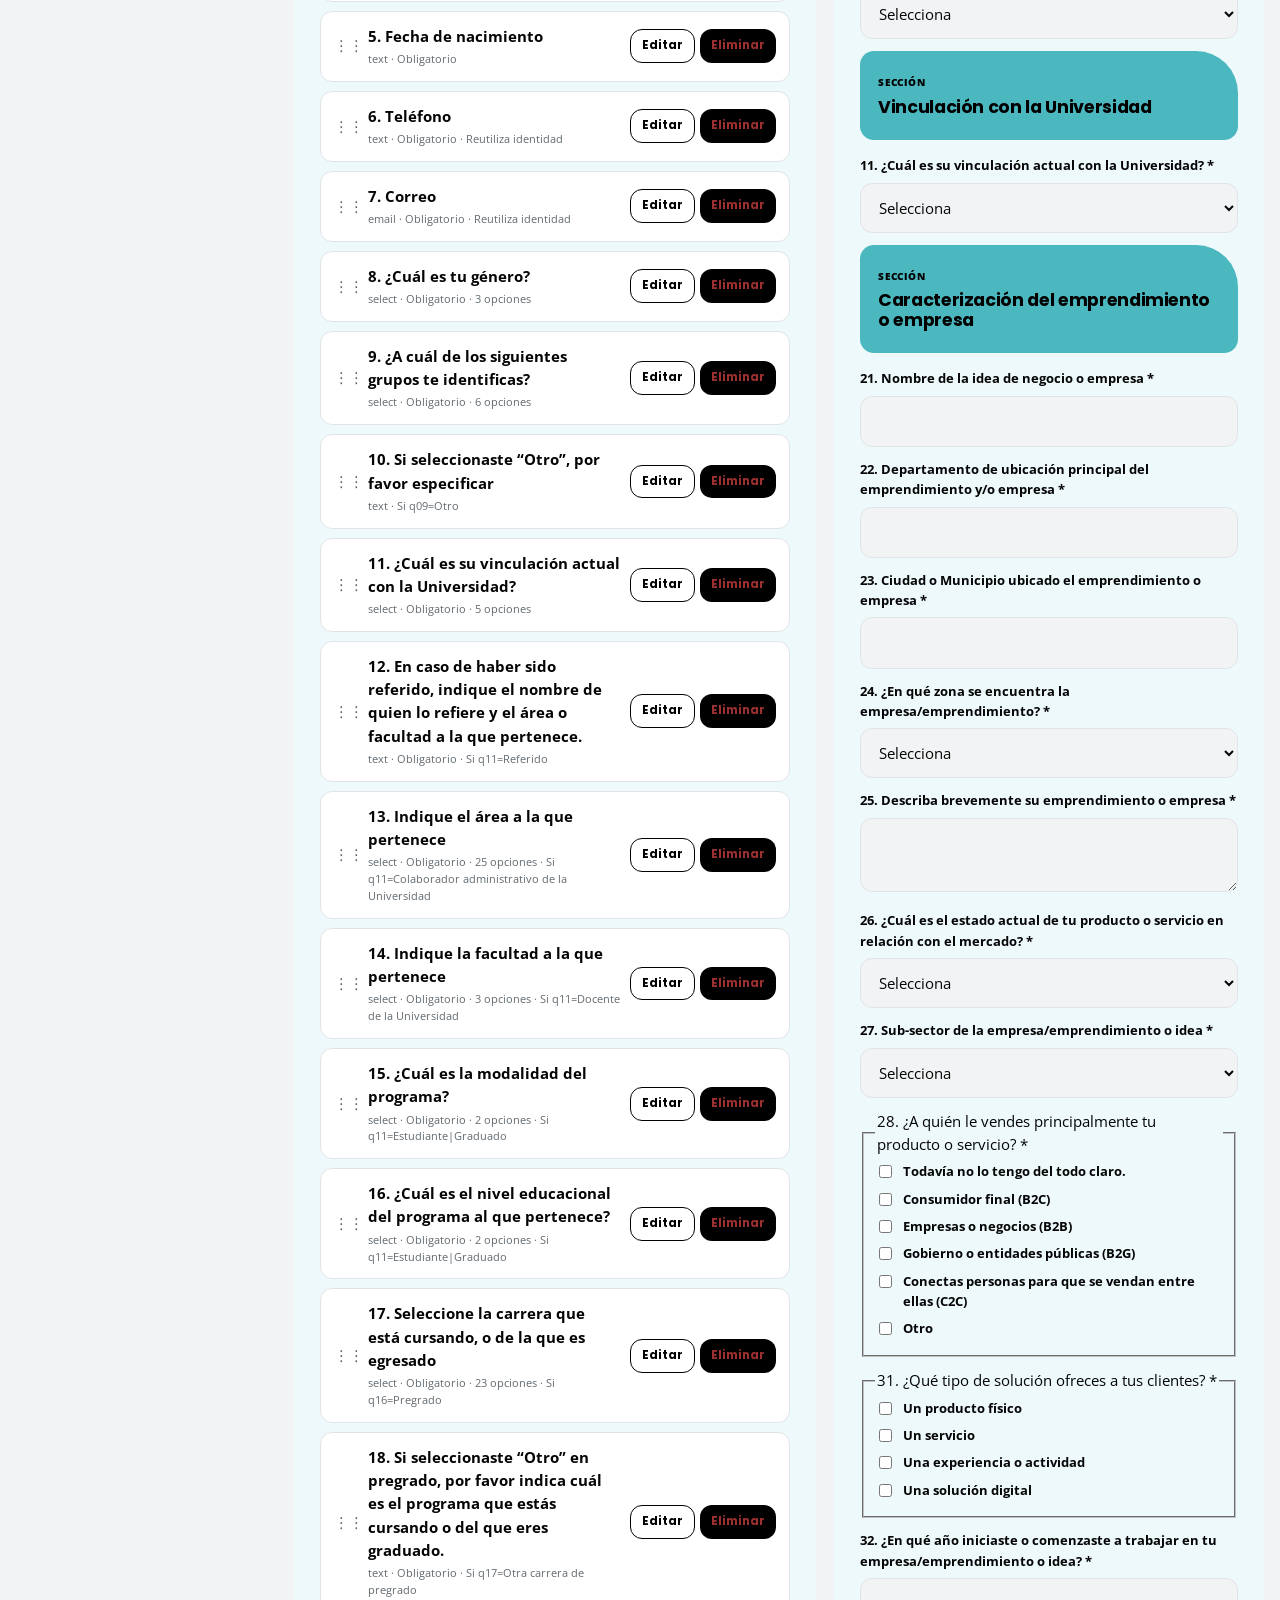
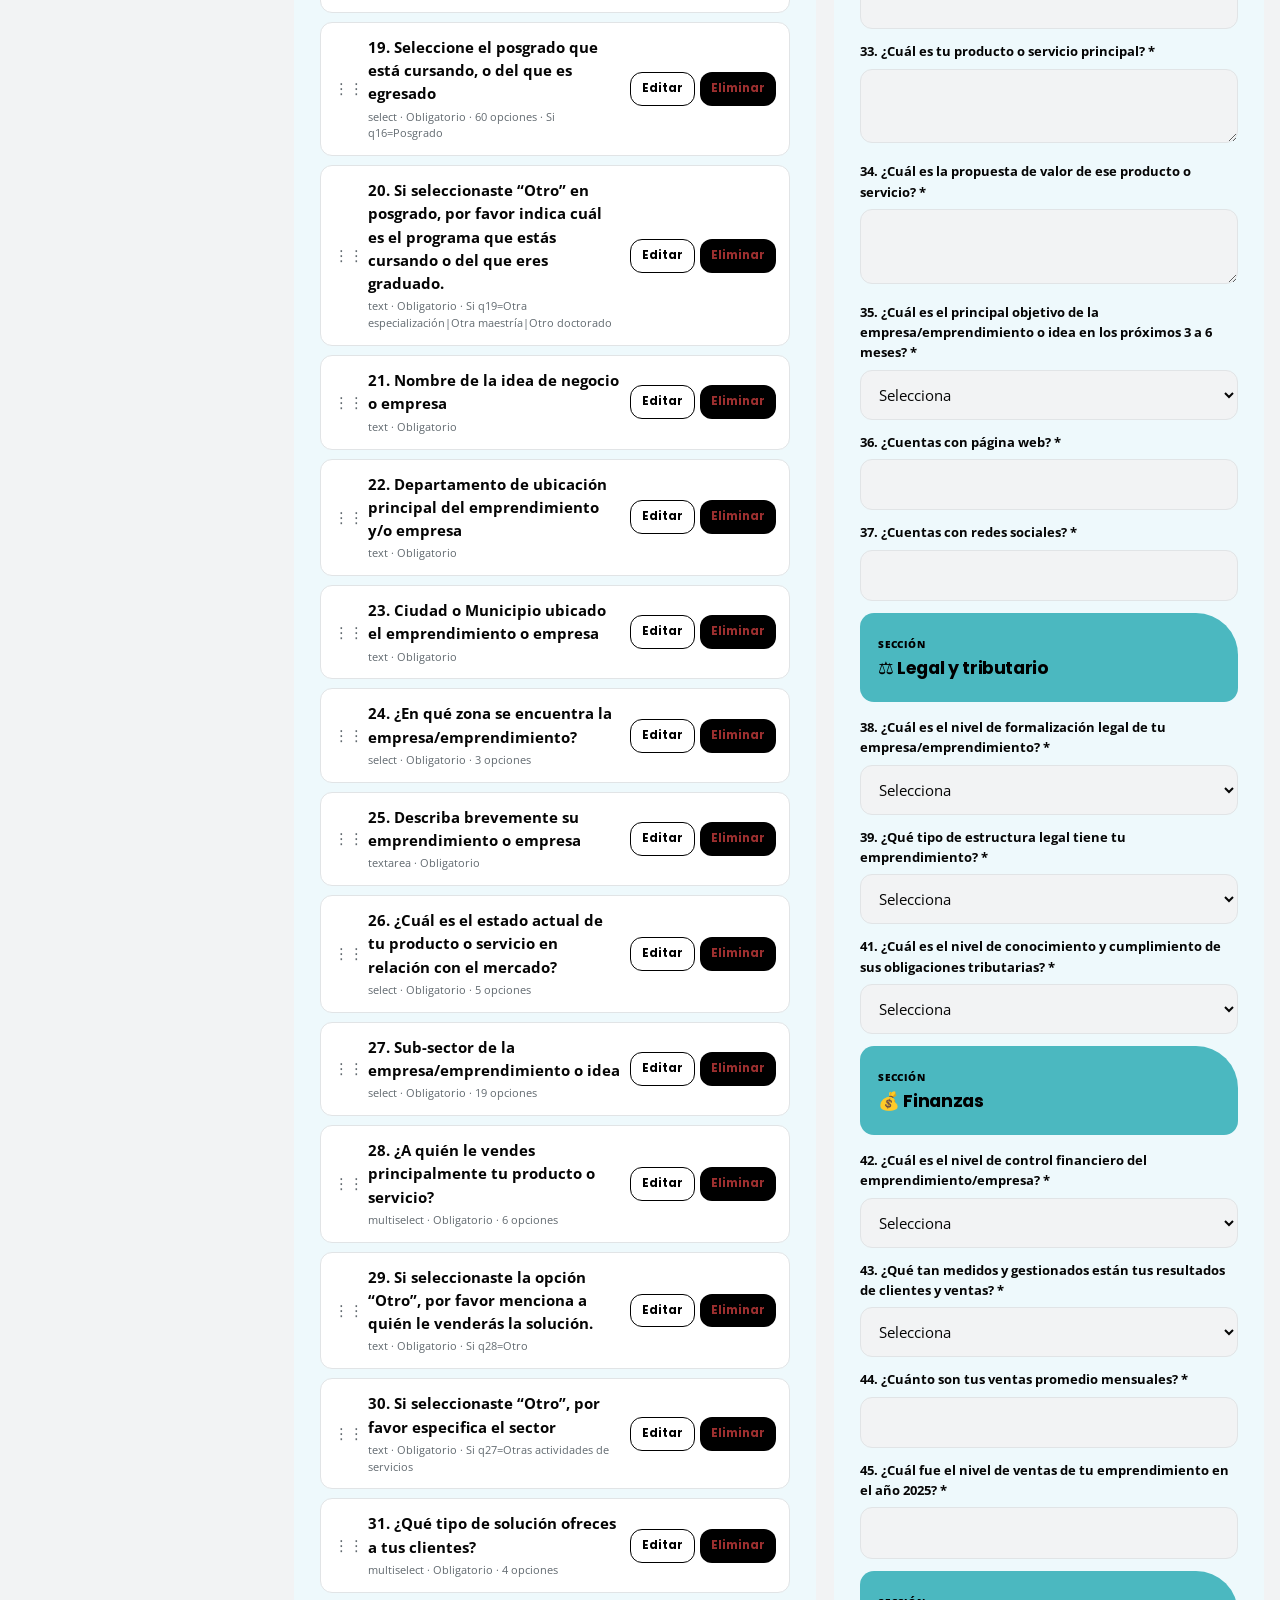
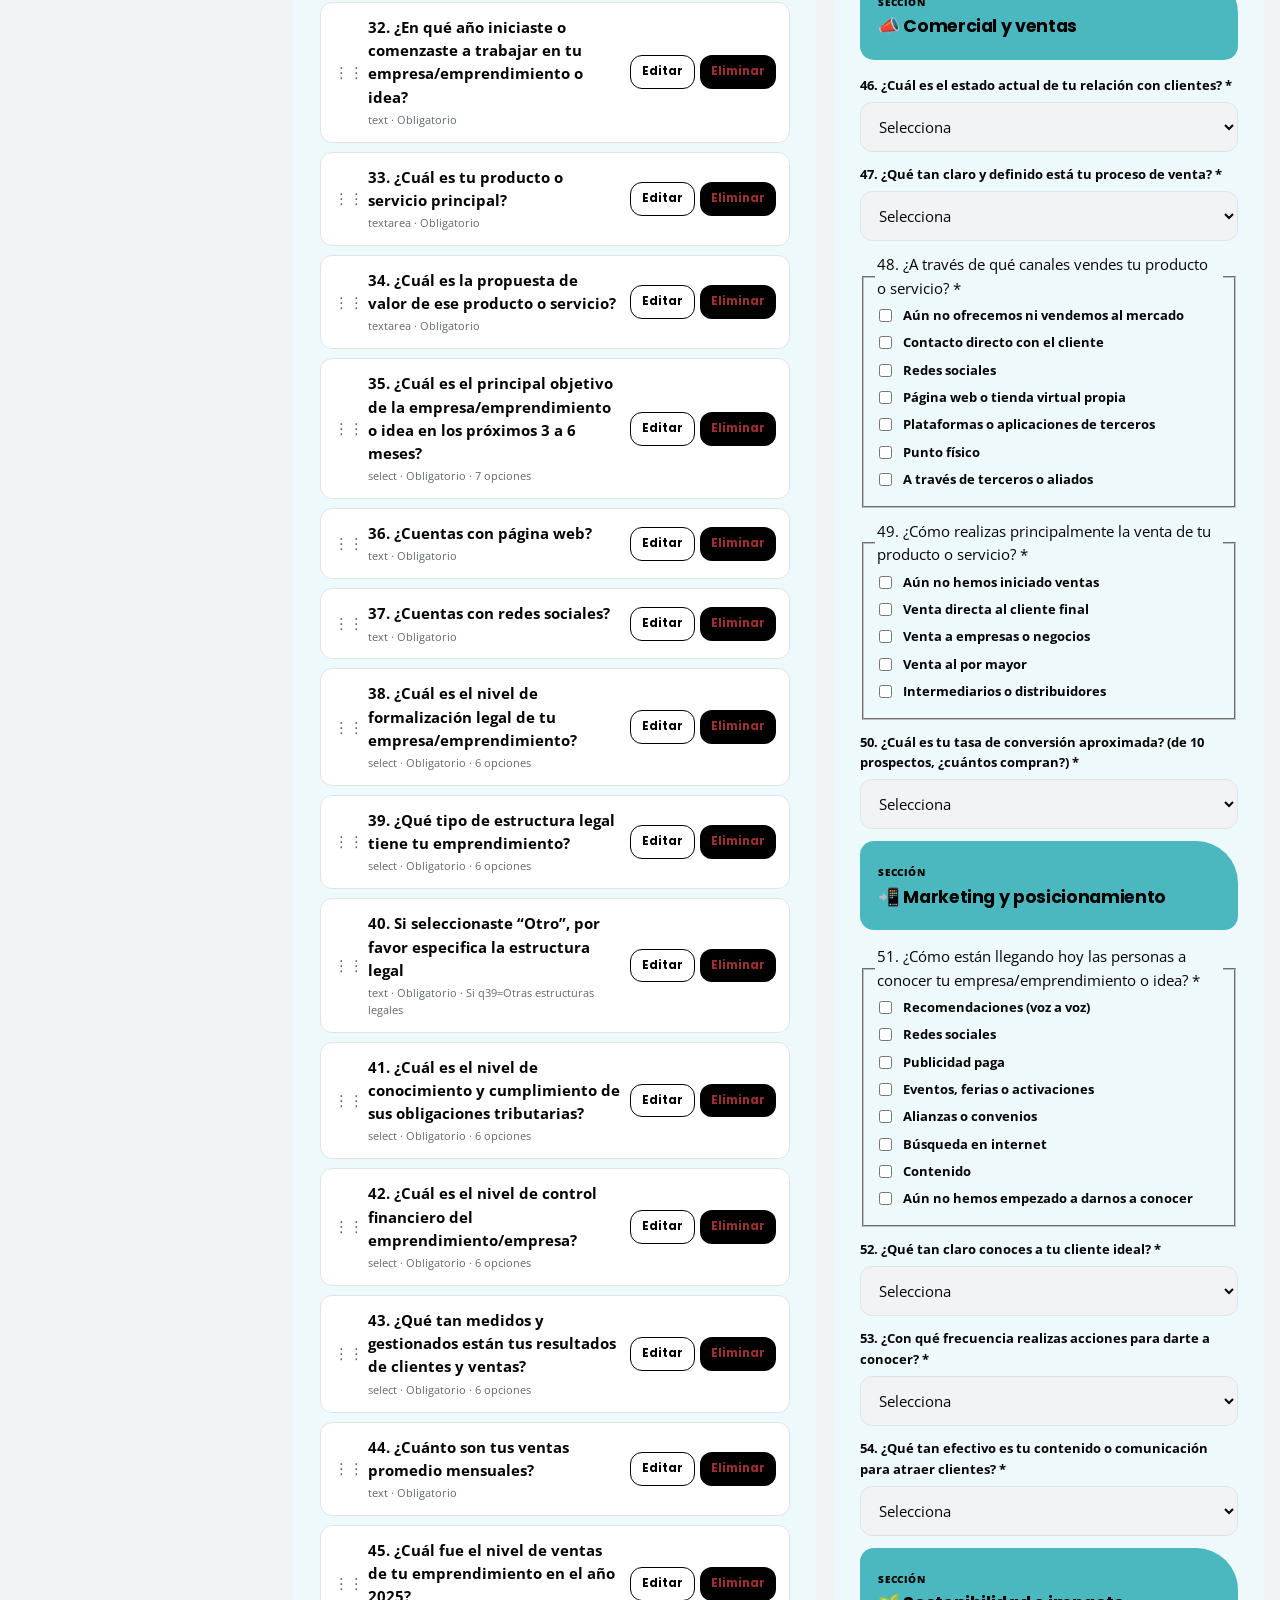
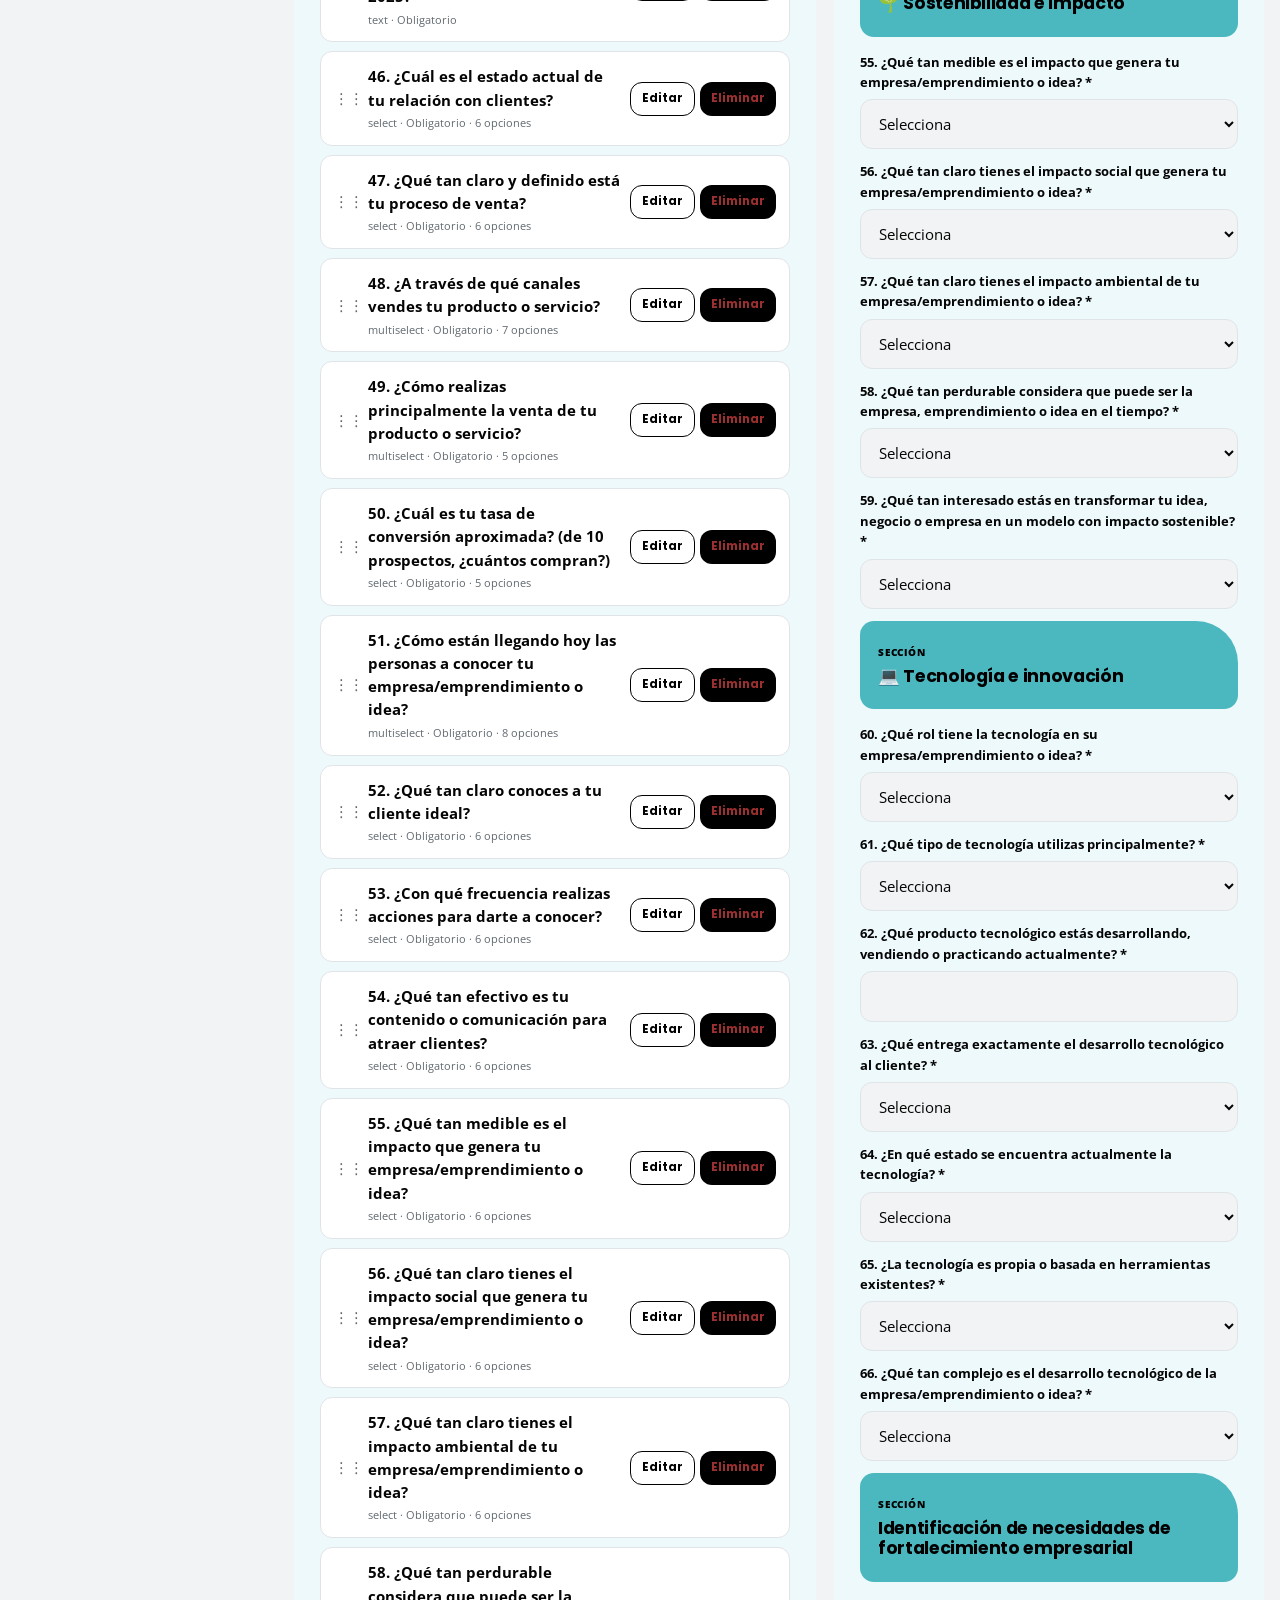
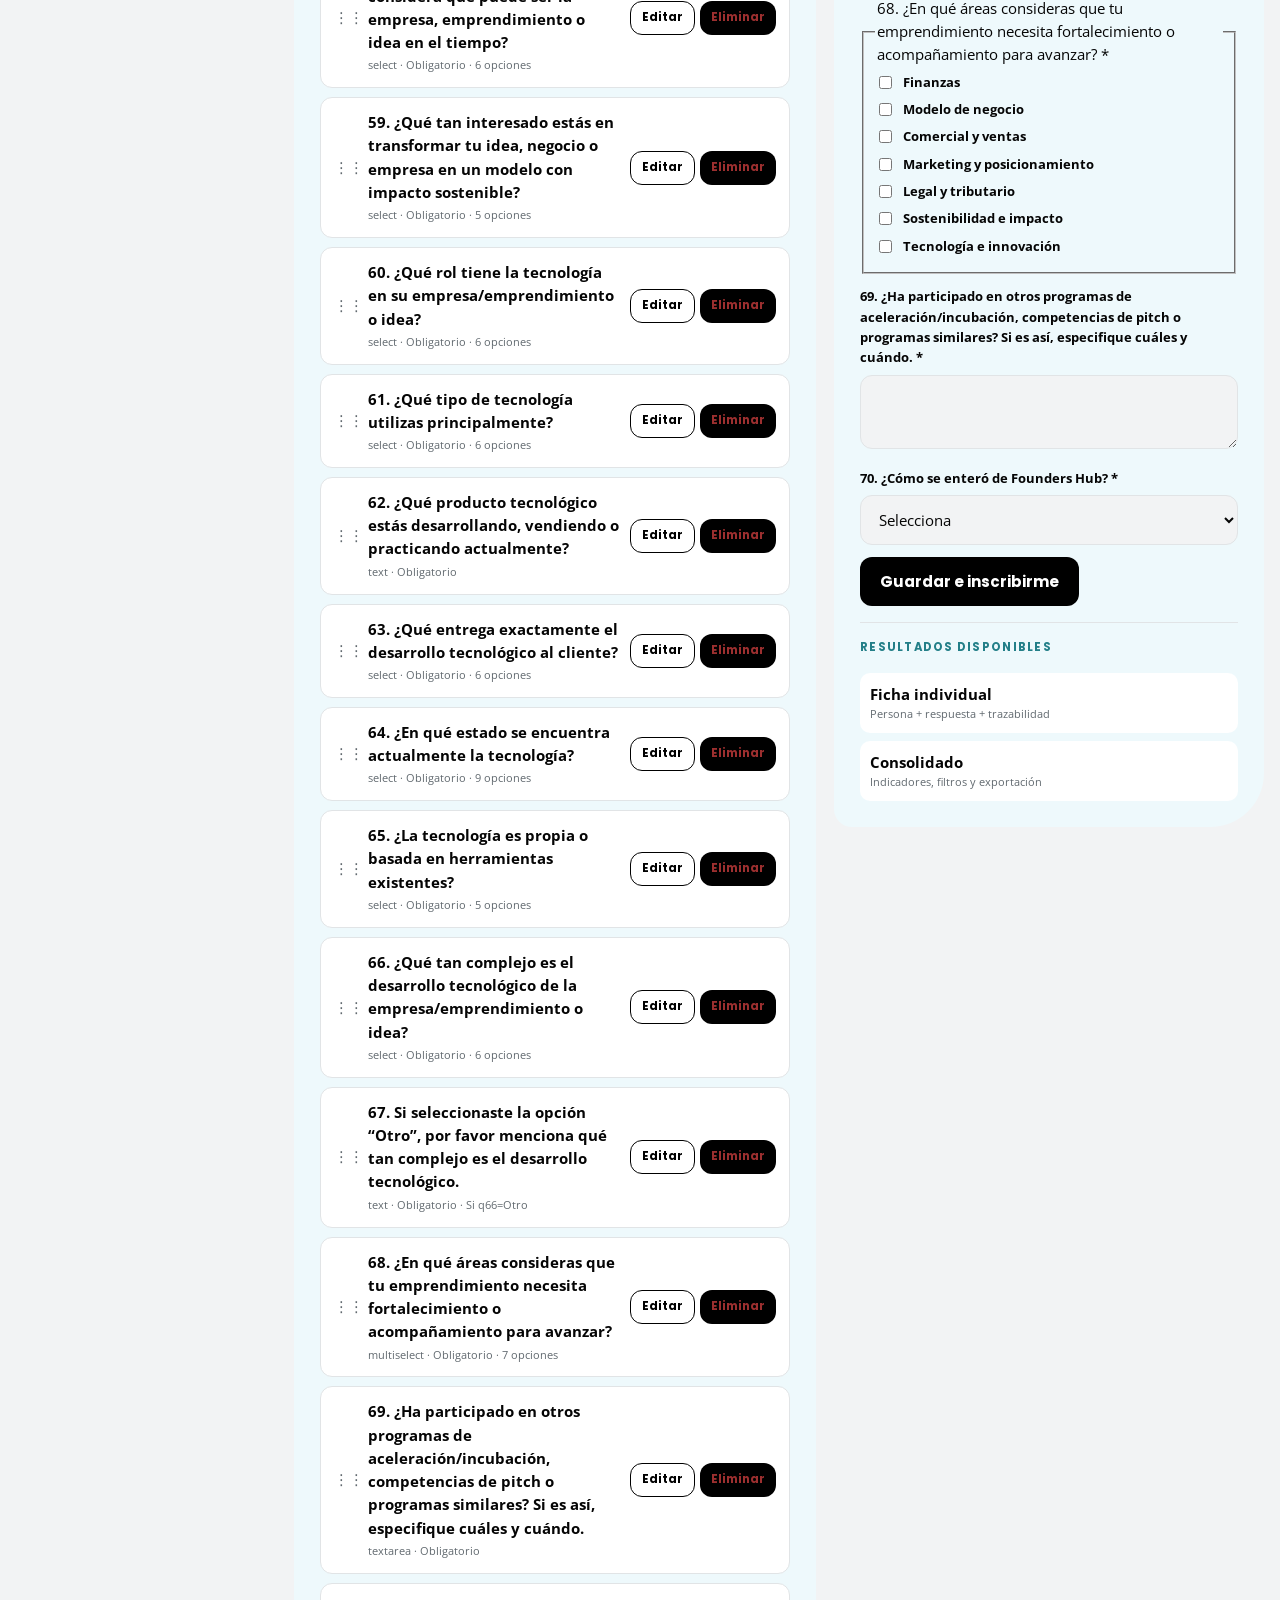
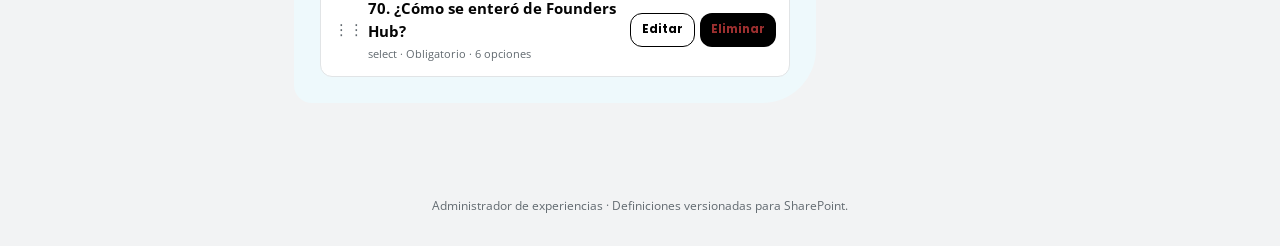
==== commit 21d46b32: "feat: replicate complete FoundersHub diagnostic form" ====
--- a/admin-experiencias.html
+++ b/admin-experiencias.html
@@ -79,6 +79,6 @@
   <footer>Administrador de experiencias · Definiciones versionadas para SharePoint.</footer>
   <script src="./runtime-config.js"></script>
   <script src="./api-client.js?v=2"></script>
-  <script src="./form-builder.js?v=2"></script>
+  <script src="./form-builder.js?v=4"></script>
 </body>
 </html>
--- a/styles.css
+++ b/styles.css
@@ -5,7 +5,7 @@
 .eyebrow{margin:0 0 8px;color:var(--green-dark);font-family:var(--display);font-size:.72rem;font-weight:700;letter-spacing:.11em;text-transform:uppercase}.lookup-section{margin-top:18px}.search-box,.panel{background:var(--surface);border:0;border-radius:var(--r) var(--r) var(--r-big) var(--r);box-shadow:none}.search-box{padding:26px}.search-box>label:first-child{font-family:var(--display);font-size:1.05rem}.identity-fields{border:0;padding:0;margin:8px 0 18px;display:grid;grid-template-columns:repeat(3,1fr);gap:14px}.identity-fields legend{font-family:var(--display);font-weight:700;margin-bottom:13px}.search-row{display:flex;justify-content:flex-end}.single-action button{min-width:190px}.registration-continuation{margin-top:18px;padding:18px;border-radius:12px;background:var(--green-soft)}
 label{display:block;font-size:.82rem;font-weight:700;margin-bottom:7px}input,textarea,select{width:100%;border:1.5px solid var(--line);border-radius:12px;padding:13px 14px;background:var(--bg);color:var(--ink)}select{margin-bottom:16px}input:focus,textarea:focus,select:focus{outline:3px solid rgba(0,191,104,.18);border-color:var(--green)}button,.button-link{border:0;border-radius:12px;padding:13px 20px;background:#000;color:#fff;font-family:var(--display);font-weight:700;cursor:pointer;text-decoration:none;display:inline-flex;align-items:center;justify-content:center}button:hover,.button-link:hover{background:var(--green);color:#000}button:focus-visible,.button-link:focus-visible{outline:3px solid var(--green);outline-offset:3px}button:disabled{opacity:.55;cursor:not-allowed}.privacy,.evidence,.demo-help{font-size:.78rem;color:var(--muted)}.demo-help{margin:12px 8px}.demo-scenarios{display:flex;gap:8px;flex-wrap:wrap;margin-top:12px}.demo-scenarios button{padding:8px 11px;background:#fff;color:#000;border:1px solid var(--line);font-size:.74rem}
 .panel{padding:26px;margin:20px 0}.access-result{border-left:5px solid var(--green)}.status{padding:14px 18px;border-radius:12px;background:var(--green-soft);color:#155e52;margin:18px 0}.status.error{background:#fff0ed;color:var(--danger)}.panel-heading{display:flex;justify-content:space-between;gap:18px;align-items:flex-start}.panel h2{margin:0 0 12px}.badge,.pill{font-size:.72rem;padding:6px 10px;border-radius:999px;background:#eceef0;color:var(--muted);font-weight:800}.badge.confirmed{background:var(--green-soft);color:var(--green-dark)}.badge.correction{background:#fff1dc;color:var(--warn)}
-.access-code-panel{max-width:760px;margin:1.5rem auto;padding:clamp(1.4rem,4vw,2.4rem)}.access-code-panel h2{margin:.2rem 0 .65rem}.access-code-form{display:grid;grid-template-columns:minmax(180px,1fr) auto;gap:.75rem;align-items:end;margin-top:1.25rem}.access-code-form label{grid-column:1/-1;font-weight:700}.access-code-form input{font:700 1.45rem/1 "Poppins",sans-serif;letter-spacing:.28em;text-align:center;min-height:52px}.access-code-actions{display:flex;flex-wrap:wrap;gap:.7rem;margin-top:1rem}@media(max-width:620px){.access-code-form{grid-template-columns:1fr}.access-code-form label{grid-column:auto}.access-code-form button{width:100%}}
+.access-code-panel{max-width:760px;margin:1.5rem auto;padding:clamp(1.4rem,4vw,2.4rem)}.access-code-panel h2{margin:.2rem 0 .65rem}.access-code-form{display:grid;grid-template-columns:minmax(180px,1fr) auto;gap:.75rem;align-items:end;margin-top:1.25rem}.access-code-form label{grid-column:1/-1;font-weight:700}.access-code-form input{min-height:52px;font:700 1.05rem/1.2 "Poppins",sans-serif;letter-spacing:normal;text-align:left}.access-code-form #admin-code{font-size:1.45rem;letter-spacing:.28em;text-align:center}.access-code-actions{display:flex;flex-wrap:wrap;gap:.7rem;margin-top:1rem}@media(max-width:620px){.access-code-form{grid-template-columns:1fr}.access-code-form label{grid-column:auto}.access-code-form button{width:100%}}
 .info-grid{display:grid;grid-template-columns:repeat(3,1fr);gap:14px;margin-top:18px}.info-item{border-top:2px solid #edf0f1;padding-top:10px}.info-item span{display:block;font-size:.68rem;color:var(--muted);text-transform:uppercase;letter-spacing:.07em}.info-item strong{display:block;margin-top:5px}.timeline{margin-top:20px}.timeline-item{display:grid;grid-template-columns:76px 18px 1fr;gap:12px;padding-bottom:22px}.timeline-year{font-family:var(--display);font-weight:700}.dot:not(span){width:12px;height:12px;border-radius:50%;background:var(--green);margin-top:5px;box-shadow:0 0 0 4px var(--green-soft)}.timeline-content{border-bottom:1px solid var(--line);padding-bottom:18px}.timeline-content h3{margin:0 0 5px}.timeline-content p{margin:3px 0;color:var(--muted);font-size:.88rem}.empty{color:var(--muted);font-style:italic}.actions{display:flex;gap:10px;flex-wrap:wrap;margin:18px 0}.primary{background:var(--green);color:#000}.secondary{background:#fff;color:#000;border:1.5px solid #000}.correction{border-top:1px solid var(--line);padding-top:18px}.candidate{padding:14px 0;border-bottom:1px solid var(--line);display:flex;justify-content:space-between;gap:16px;align-items:center}.candidate p{margin:4px 0;color:var(--muted);font-size:.84rem}.score{font-weight:800;color:var(--warn)}
 .completion-grid{display:grid;grid-template-columns:repeat(2,1fr);gap:16px;margin-top:18px}.completion-action{display:flex;align-items:end}.completion-action button{width:100%;min-height:49px}.consent{grid-column:1/-1;display:flex;gap:10px;align-items:flex-start;font-weight:500;color:var(--muted)}.consent input{width:auto;margin-top:4px}.embedded-form{padding:0;overflow:hidden}.embedded-form .panel-heading,.embedded-form>p{padding-left:26px;padding-right:26px}.embedded-form .panel-heading{padding-top:26px}.embedded-form iframe{display:block;width:100%;height:78vh;min-height:720px;border:0;border-top:1px solid var(--line);background:#fff}.history{margin-top:20px;border-top:1px solid var(--line);padding-top:16px}footer{padding:30px 0;text-align:center;color:var(--muted);font-size:.76rem}
 .topnav strong{color:var(--teal)}.admin-hero{padding:30px 4px 12px}.admin-hero h1{font-family:var(--display);font-size:clamp(2rem,5vw,3rem);line-height:1.08;margin:.1em 0}.admin-hero>p:not(.eyebrow){color:var(--muted)}.filters{display:grid;grid-template-columns:repeat(4,minmax(140px,1fr));gap:14px;align-items:end}.filters select{margin:0}.filters button{min-height:49px}.active-filters{display:flex;align-items:center;gap:8px;flex-wrap:wrap;margin:0 0 18px;padding:12px 14px;background:#fff;border-radius:12px}.active-filters strong{font-size:.76rem}.active-filters button{padding:7px 10px;background:var(--green-soft);color:var(--green-dark);font-family:var(--body);font-size:.72rem}.metric-grid{display:grid;grid-template-columns:repeat(4,1fr);gap:14px;margin:20px 0}.metric{background:#000;color:#fff;border-radius:var(--r) var(--r-big) var(--r) var(--r);padding:20px}.metric span{display:block;color:#bbc0c4;font-size:.72rem;text-transform:uppercase;letter-spacing:.07em}.metric strong{display:block;font-family:var(--display);font-size:2rem;margin-top:7px}.dashboard-grid{display:grid;grid-template-columns:repeat(2,1fr);gap:18px}.dashboard-grid .panel{margin:0}.chart-panel.wide{grid-column:1/-1}.chart-panel h2{font-size:1.08rem}.bars{display:grid;gap:7px;margin-top:18px}.bar-row{display:grid;grid-template-columns:minmax(110px,210px) 1fr 60px;gap:12px;align-items:center;width:100%;padding:7px 8px;background:transparent;color:var(--ink);font-family:var(--body);font-weight:400;text-align:left;border-radius:9px}.bar-row:hover,.bar-row:focus-visible{background:var(--green-soft);color:var(--ink)}.bar-label{white-space:nowrap;overflow:hidden;text-overflow:ellipsis;color:var(--muted);font-size:.8rem}.bar-track{height:10px;background:#edf1f2;border-radius:999px;overflow:hidden}.bar-track span{display:block;height:100%;background:linear-gradient(90deg,var(--teal),var(--green));border-radius:inherit}.bar-row strong{text-align:right;font-size:.8rem}.control-grid{display:grid;grid-template-columns:repeat(5,1fr);gap:12px;margin-bottom:20px}.control-metric{background:#fff;border-left:4px solid var(--green);border-radius:12px;padding:15px}.control-metric span{display:block;color:var(--muted);font-size:.68rem;text-transform:uppercase}.control-metric strong{display:block;font-family:var(--display);font-size:1.55rem;margin-top:5px}.review-list{display:grid;gap:10px;margin-top:18px}.review-item{display:flex;justify-content:space-between;gap:20px;align-items:center;border:1px solid var(--line);border-radius:12px;padding:16px}.review-item h3{margin:5px 0}.review-item p,.review-item small{color:var(--muted);margin:3px 0}.review-type{font-size:.68rem;color:var(--green-dark);font-weight:800}.review-actions{display:flex;gap:8px}
@@ -39,6 +39,7 @@
 .passport-heading-actions{display:flex;align-items:center;gap:12px}.passport-active #search-experience,.passport-active #lookup-experience,.passport-active #demo-help,.passport-active #status,.passport-active #access-result,.passport-active #form-completion,.passport-active #embedded-form,.passport-active #identity-confirm,.passport-active #candidates{display:none!important}.passport-active main{padding-top:30px}.passport-active .passport-profile{margin-top:0}.passport-active footer{margin-top:-30px}@media(max-width:680px){.passport-heading-actions{width:100%;justify-content:space-between}}
 .code-active #lookup-experience{display:none!important}
 .identity-active #search-experience,.identity-active #lookup-experience,.identity-active #demo-help{display:none!important}.identity-active main{padding-top:30px}.identity-active #identity-confirm{margin-top:0}.identity-heading{align-items:flex-start}.identity-heading h2{margin-bottom:0}@media(max-width:680px){.identity-heading{gap:18px}.identity-heading .compact{width:100%}}
+.flow-heading{align-items:flex-start}.flow-heading h2{margin-bottom:0}.flow-heading-actions{display:flex;align-items:center;justify-content:flex-end;gap:10px;flex-wrap:wrap}.flow-back{white-space:nowrap;border:1px solid var(--passport-ink);background:transparent;color:var(--passport-ink)}.flow-back:hover{border-color:var(--green)}@media(max-width:680px){.flow-heading{gap:18px;flex-direction:column}.flow-heading-actions,.flow-heading .flow-back{width:100%}.flow-heading-actions .flow-back{flex:1}.passport-heading-actions{flex-wrap:wrap}.passport-heading-actions .compact{min-height:44px}}
 .prototype-stage{min-height:150px;display:grid;place-items:center;align-content:center;gap:7px;padding:22px;text-align:center;border:2px dashed rgba(18,130,143,.38);border-radius:14px;background:linear-gradient(135deg,rgba(64,192,192,.09),rgba(255,255,255,.72))}.prototype-stage strong{font-family:var(--display)}.prototype-stage small{color:var(--muted)}.prototype-placeholder-mark{width:44px;height:44px;display:grid;place-items:center;border-radius:50%;background:#000;color:var(--passport-blue);font:600 1.55rem/1 var(--display)}.prototype-placeholder-mark.ready{background:var(--teal);color:#fff}.passport-prototype-stage{min-height:125px;padding:14px}.prototype-upload-form{display:grid;gap:6px;margin-top:10px}.prototype-upload-form label{font-size:9px;font-weight:700}.prototype-upload-form input{font-size:9px;padding:7px;background:#fff}.prototype-upload-form button{padding:9px;font-size:10px}.prototype-upload-form .passport-evidence{min-height:12px;margin:0}.passport-divider{border:0;border-top:1px solid rgba(36,40,45,.14);margin:18px 0}.passport-base .passport-paper{padding-bottom:38px}
 
 /* La tapa y la página 01 forman una sola pieza 3D; el libro completo permanece centrado. */
@@ -57,6 +58,23 @@
 @keyframes wait-slide{0%{transform:translateX(-105%)}50%{transform:translateX(82%)}100%{transform:translateX(265%)}}
 @media(max-width:720px){.admin-wait{margin-top:22px}.wait-grid{grid-template-columns:1fr}.wait-card{min-height:250px;padding:22px}.wait-meta{font-size:.65rem}.game-card{order:-1}}
 @media(prefers-reduced-motion:reduce){.wait-progress span{animation:none;width:70%;margin:auto}.game-stamp{transition:none}}
+
+/* Claude Design handoff: visual system from “Consulta Impacta” ported to the live app. */
+.portal-page{--claude-blue:#40c0c0;--claude-blue-dark:#36abab;--claude-gray:#4d5158;--claude-paper:oklch(.975 .012 220);--claude-mono:"IBM Plex Mono",monospace;background:oklch(.955 .01 220);color:#24282d}
+.portal-page .topbar{position:relative;z-index:20;min-height:68px;padding:14px max(24px,calc((100% - 1120px)/2));background:var(--claude-gray);border-bottom:1px solid rgba(64,192,192,.5)}
+.portal-page .brand img{width:auto;height:38px;max-width:min(390px,55vw);filter:none}.portal-page .topnav a{border:0;color:#fff}.portal-page .mode{padding:5px 12px;border:1px solid rgba(255,255,255,.5);border-radius:999px;color:#fff;font:500 11px/1.4 var(--claude-mono);letter-spacing:.06em}
+.portal-page main{width:100%;padding:0 0 64px}.portal-page .hero{min-height:370px;padding:72px max(40px,calc((100% - 1120px)/2)) 150px;border-radius:0;background:var(--claude-blue);color:#24282d}.portal-page .hero::after{content:"";position:absolute;inset:18px;border:1.5px solid rgba(255,255,255,.38);border-radius:10px;pointer-events:none}.portal-page .hero>*:not(.hero-pattern){max-width:640px}.portal-page .hero h1{max-width:640px!important;font-size:clamp(36px,5.4vw,60px);color:#24282d}.portal-page .hero p,.portal-page .hero .eyebrow{color:#24282d}.portal-page .hero .dot{color:#d61a69}.portal-page .hero-pattern{right:max(20px,calc((100% - 1120px)/2));width:330px;height:330px;opacity:.2}.portal-page .hero-pattern path{stroke:#fff;stroke-opacity:.58}.portal-page .hero-pattern circle{fill:#fff}
+.portal-page .lookup-section{position:relative;z-index:3;display:grid;grid-template-columns:minmax(0,1.7fr) minmax(260px,.8fr);align-items:start;gap:20px;width:min(1120px,calc(100% - 48px));margin:-110px auto 22px}.portal-page .search-box{position:relative;overflow:hidden;padding:62px 28px 22px;border-radius:14px;background:var(--claude-paper);box-shadow:0 20px 50px rgba(36,40,45,.18),0 2px 0 rgba(36,40,45,.12)}.portal-page .search-box::before{content:"FORMULARIO DE CONSULTA";position:absolute;z-index:2;inset:0 0 auto;padding:13px 28px;border-bottom:1.5px dashed rgba(77,81,88,.35);background:transparent;color:#596168;font:500 11px/1.4 var(--claude-mono);letter-spacing:.12em;animation:none}.portal-page .search-box::after{content:"IMP-01 · 2026";z-index:3;right:28px;top:14px;color:#596168;font:500 11px/1.4 var(--claude-mono);letter-spacing:.12em}.portal-page .search-box>label:first-child{font-size:13px}.portal-page .search-box select{background:rgba(255,255,255,.65)}.portal-page .identity-fields{grid-template-columns:repeat(2,minmax(0,1fr));gap:18px 22px;margin-top:18px}.portal-page .identity-fields legend{color:#12828f;font:500 11px/1.4 var(--claude-mono);letter-spacing:.14em;text-transform:uppercase}.portal-page .identity-fields>div:first-of-type{grid-column:1/-1}.portal-page .identity-fields label{margin:0;color:#687078;font:500 10px/1.4 var(--claude-mono);letter-spacing:.12em;text-transform:uppercase}.portal-page .identity-fields input{padding:9px 2px;border:0;border-bottom:1.5px solid rgba(77,81,88,.38);border-radius:0;background:transparent;font-family:var(--display);font-weight:600}.portal-page .identity-fields input:focus{outline:0;border-bottom-color:#12828f;box-shadow:0 2px 0 rgba(64,192,192,.2)}.portal-page .single-action button{border-radius:999px;background:var(--claude-blue);color:#24282d}.portal-page .single-action button:hover{background:var(--claude-blue-dark)}.portal-page .privacy{font-family:var(--claude-mono)}
+.portal-page .demo-help{margin:0;padding:22px;border:1px solid rgba(77,81,88,.16);border-radius:14px;background:rgba(255,255,255,.82);box-shadow:0 12px 30px rgba(36,40,45,.1)}.portal-page .demo-help summary{color:#12828f;font:600 12px/1.5 var(--claude-mono);letter-spacing:.08em;text-transform:uppercase;cursor:pointer}.portal-page .demo-help code{font-family:var(--claude-mono)}.portal-page .demo-scenarios{display:grid}.portal-page .demo-scenarios button{justify-content:flex-start;border-radius:10px;background:var(--claude-paper);font-family:var(--claude-mono);text-align:left}
+.portal-page>#status,.portal-page main>#status,.portal-page main>#access-result,.portal-page main>#form-completion,.portal-page main>#embedded-form,.portal-page main>#identity-confirm,.portal-page main>#candidates{width:min(1072px,calc(100% - 48px));margin-left:auto;margin-right:auto}.portal-page .panel{border-radius:14px;background:var(--claude-paper);box-shadow:0 12px 32px rgba(36,40,45,.1)}.portal-page .passport-profile{width:min(1120px,calc(100% - 24px));margin-inline:auto}.portal-page .passport-active main{padding-top:30px}.portal-page footer{font-family:var(--claude-mono)}
+@media(max-width:760px){.portal-page .topbar{padding:12px 18px}.portal-page .brand img{height:34px;max-width:58vw}.portal-page .hero{min-height:350px;padding:54px 24px 135px}.portal-page .hero-pattern{right:-115px;width:290px}.portal-page .lookup-section{grid-template-columns:1fr;width:min(100% - 24px,680px);margin-top:-92px}.portal-page .identity-fields{grid-template-columns:1fr}.portal-page .identity-fields>div:first-of-type{grid-column:auto}.portal-page .search-box{padding:60px 20px 20px}.portal-page .search-box::before{padding-inline:20px}.portal-page .search-box::after{right:20px}.portal-page main>#status,.portal-page main>#access-result,.portal-page main>#form-completion,.portal-page main>#embedded-form,.portal-page main>#identity-confirm,.portal-page main>#candidates{width:min(100% - 24px,680px)}}
+@media(max-width:460px){.portal-page .topnav .mode{display:none}.portal-page .hero{padding-top:44px}.portal-page .hero h1{font-size:36px}.portal-page .search-box::before{content:"CONSULTA IMPACTA"}.portal-page .search-box::after{content:"IMP-01"}}
+
+/* Official floating Impacta symbol from the refreshed Claude handoff. */
+.portal-page .hero-pattern{right:max(28px,calc((100% - 1120px)/2));top:clamp(30px,4vw,44px);width:clamp(96px,22vw,240px);height:auto;aspect-ratio:617/587;object-fit:contain;opacity:.82;transform:none;animation:impacta-logo-float 12s ease-in-out infinite;filter:drop-shadow(0 12px 22px rgba(36,40,45,.12))}
+@keyframes impacta-logo-float{0%,100%{transform:translate(0,0) rotate(0deg)}50%{transform:translate(-12px,10px) rotate(-4deg)}}
+@media(max-width:760px){.portal-page .hero-pattern{right:24px;top:30px;width:clamp(96px,30vw,160px);opacity:.68}}
+@media(prefers-reduced-motion:reduce){.portal-page .hero-pattern{animation:none!important;transform:none!important}}
 .wait-progress span{width:4%;animation:none;transition:width .8s ease}
 .wait-meta strong{color:var(--teal);font-family:var(--display)}
 .wait-cache-note{max-width:620px;margin:12px auto 0;padding:10px 13px;border-radius:10px;background:rgba(64,192,192,.1);color:var(--teal);font-size:.72rem;font-weight:700}
@@ -69,6 +87,6 @@
 
 /* Formulario espejo: identidad reutilizada, respuestas vivas en SharePoint. */
 .experience-access{padding:20px;border:1px solid var(--line);border-radius:16px;background:linear-gradient(135deg,rgba(64,192,192,.1),#fff)}
-.access-code-grid{display:grid;grid-template-columns:minmax(150px,1fr) auto auto;gap:9px;align-items:end}.access-code-grid input{margin:0;letter-spacing:.25em;font-weight:800;text-align:center}
+.access-code-grid{display:grid;grid-template-columns:1fr;gap:10px;align-items:end}.access-code-grid>button{justify-self:start}.access-code-step{display:grid;grid-template-columns:minmax(180px,1fr) auto;gap:9px;align-items:end;padding-top:12px;border-top:1px dashed var(--line)}.access-code-step input{margin:0;letter-spacing:normal;font-weight:800;text-align:center}.access-code-step input:not(:placeholder-shown){letter-spacing:.25em}.access-code-step input::placeholder{letter-spacing:normal;font-weight:600}
 .mirror-experience-form{display:grid;grid-template-columns:1fr 1fr;gap:14px;margin-top:22px}.mirror-form-cover{grid-column:1/-1;padding:22px;border-radius:16px 48px 16px 16px;background:var(--green);color:#000}.mirror-form-cover span{font-size:.67rem;font-weight:800;letter-spacing:.09em;text-transform:uppercase}.mirror-form-cover h3{font:700 1.7rem/1.05 var(--display);margin:7px 0}.mirror-form-cover p{margin:0}.mirror-field{display:grid;align-content:start}.mirror-field label{margin-top:0}.mirror-experience-form>button,.mirror-experience-form>.privacy{grid-column:1/-1}.experience-success{text-align:center;padding:32px;border-radius:18px;background:linear-gradient(135deg,rgba(62,175,73,.15),rgba(64,192,192,.12))}.experience-success h3{font:700 1.7rem var(--display);margin:8px}.success-mark{display:grid;place-items:center;width:58px;height:58px;margin:auto;border-radius:50%;background:var(--green);color:#000;font-size:1.8rem;font-weight:900}
-@media(max-width:680px){.access-code-grid,.mirror-experience-form{grid-template-columns:1fr}.mirror-form-cover,.mirror-experience-form>button,.mirror-experience-form>.privacy{grid-column:1}.access-code-grid button{width:100%}}
+@media(max-width:680px){.access-code-grid,.access-code-step,.mirror-experience-form{grid-template-columns:1fr}.mirror-form-cover,.mirror-experience-form>button,.mirror-experience-form>.privacy{grid-column:1}.access-code-grid button,.access-code-step button{width:100%}}
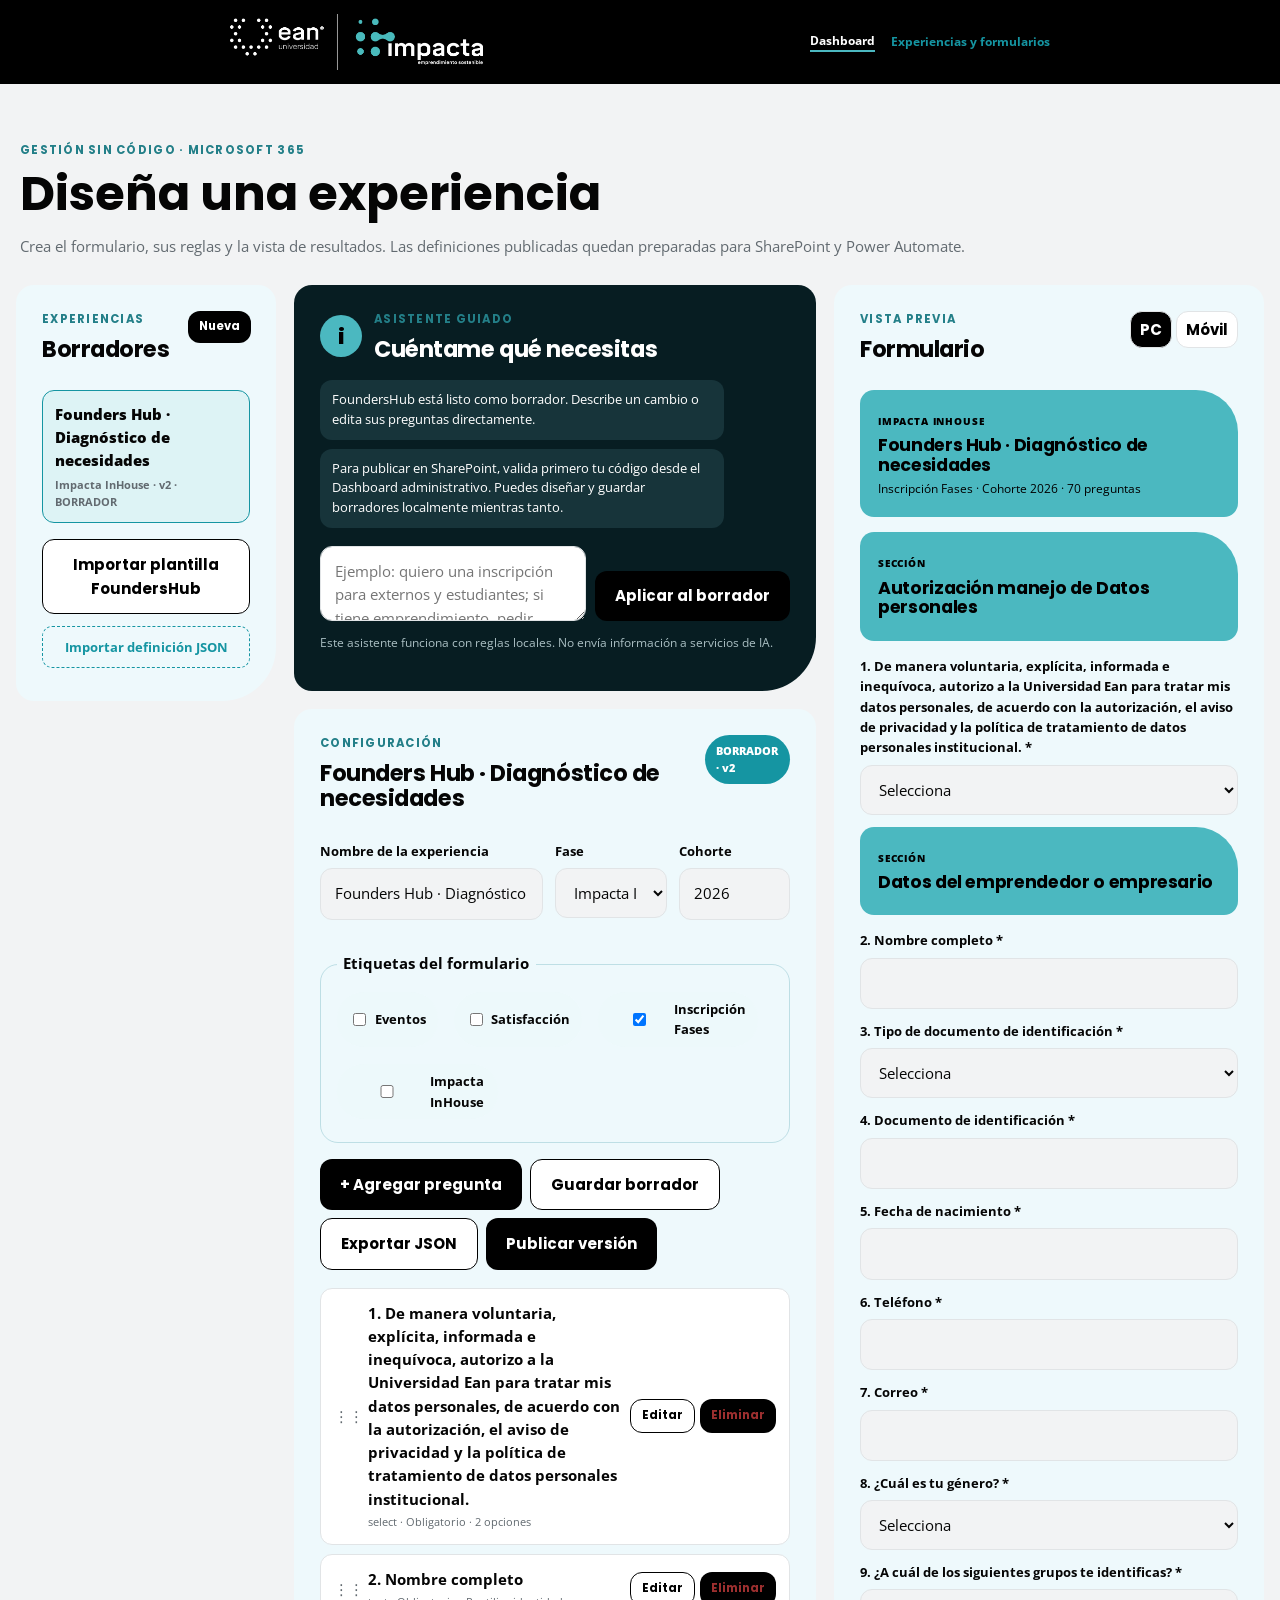
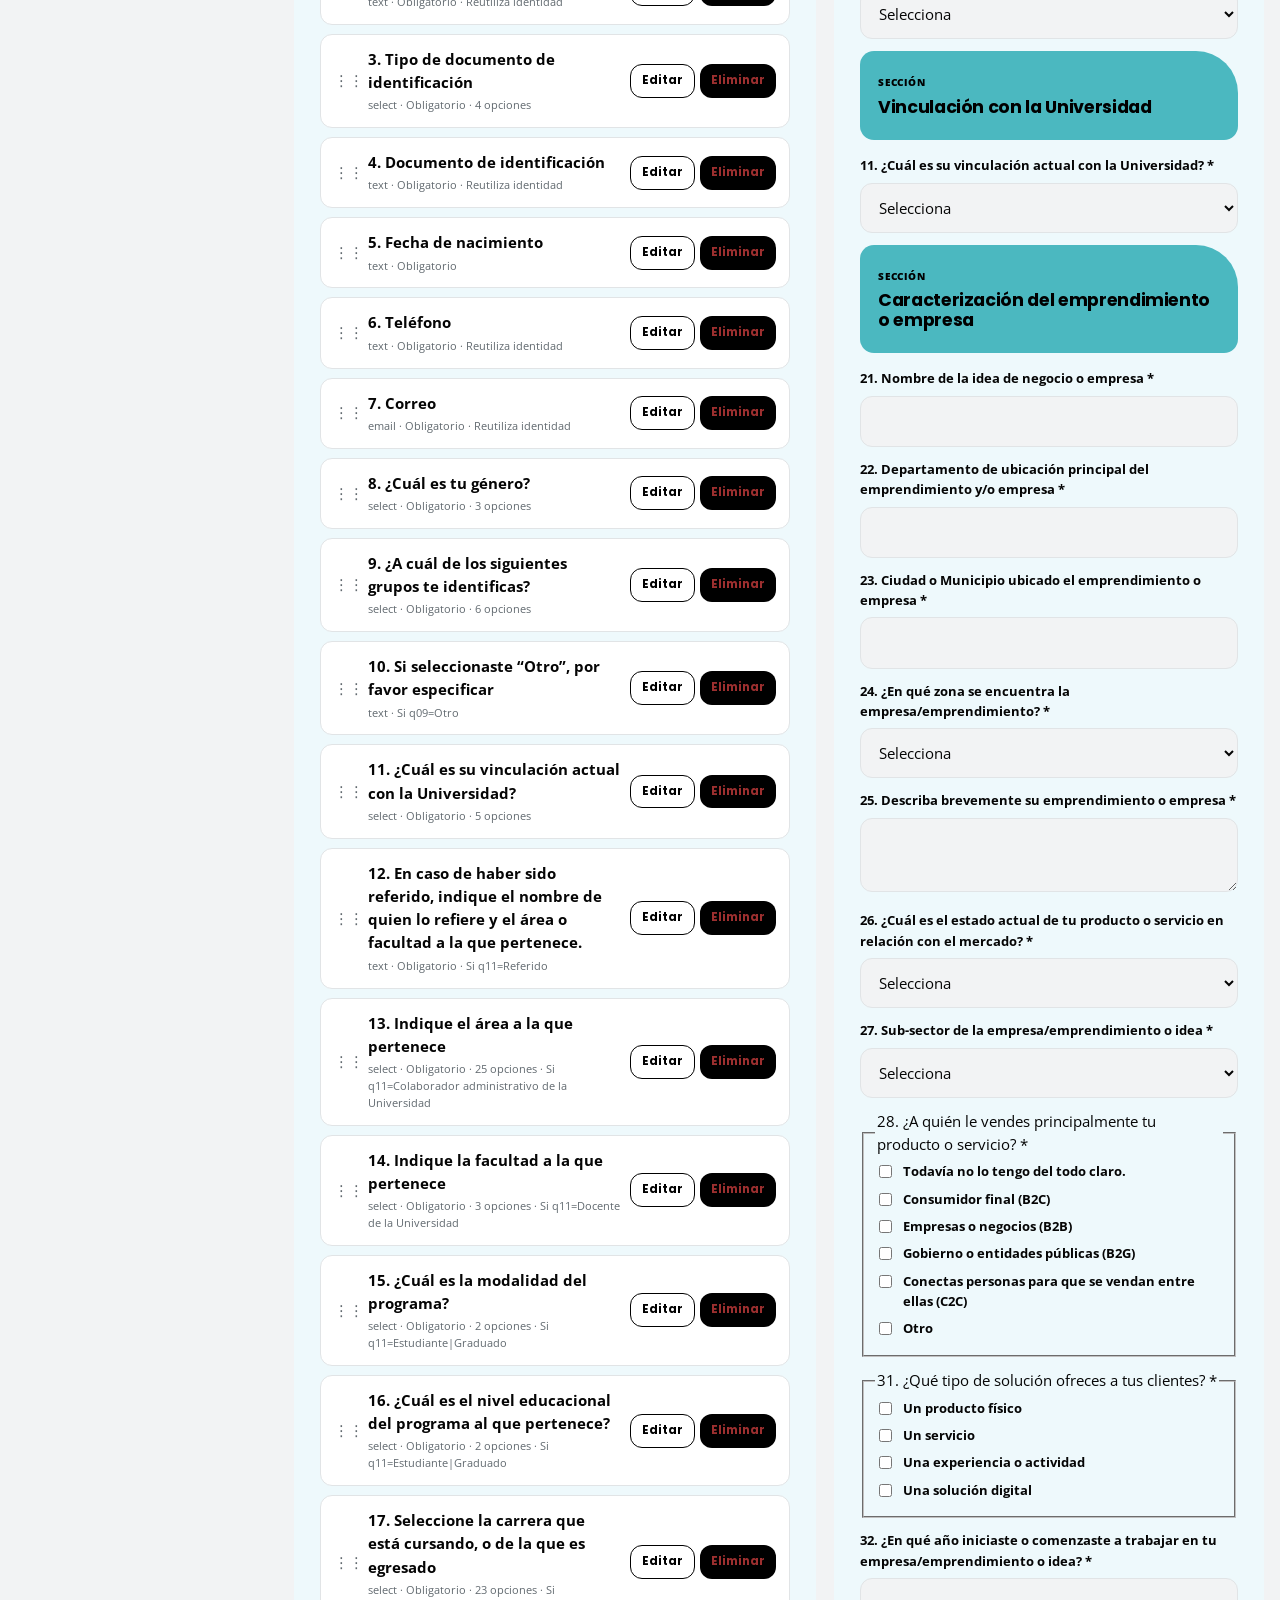
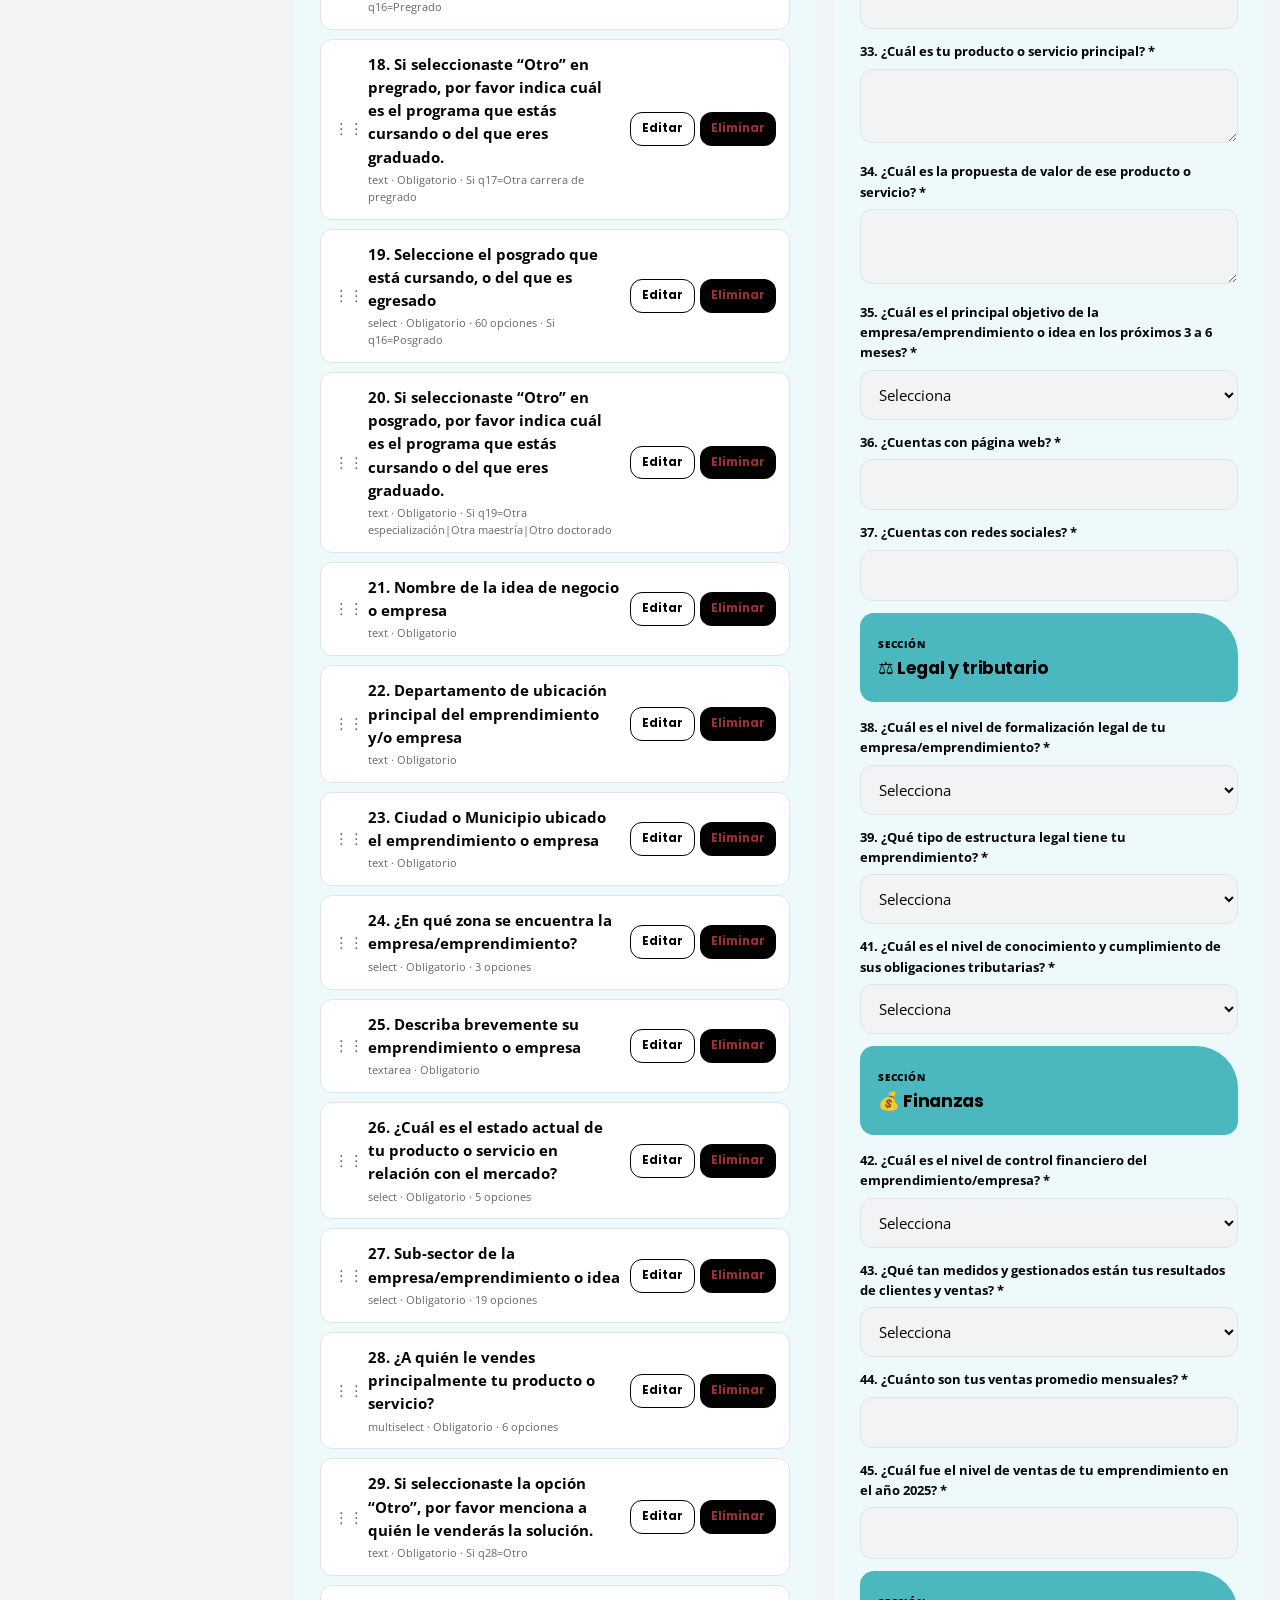
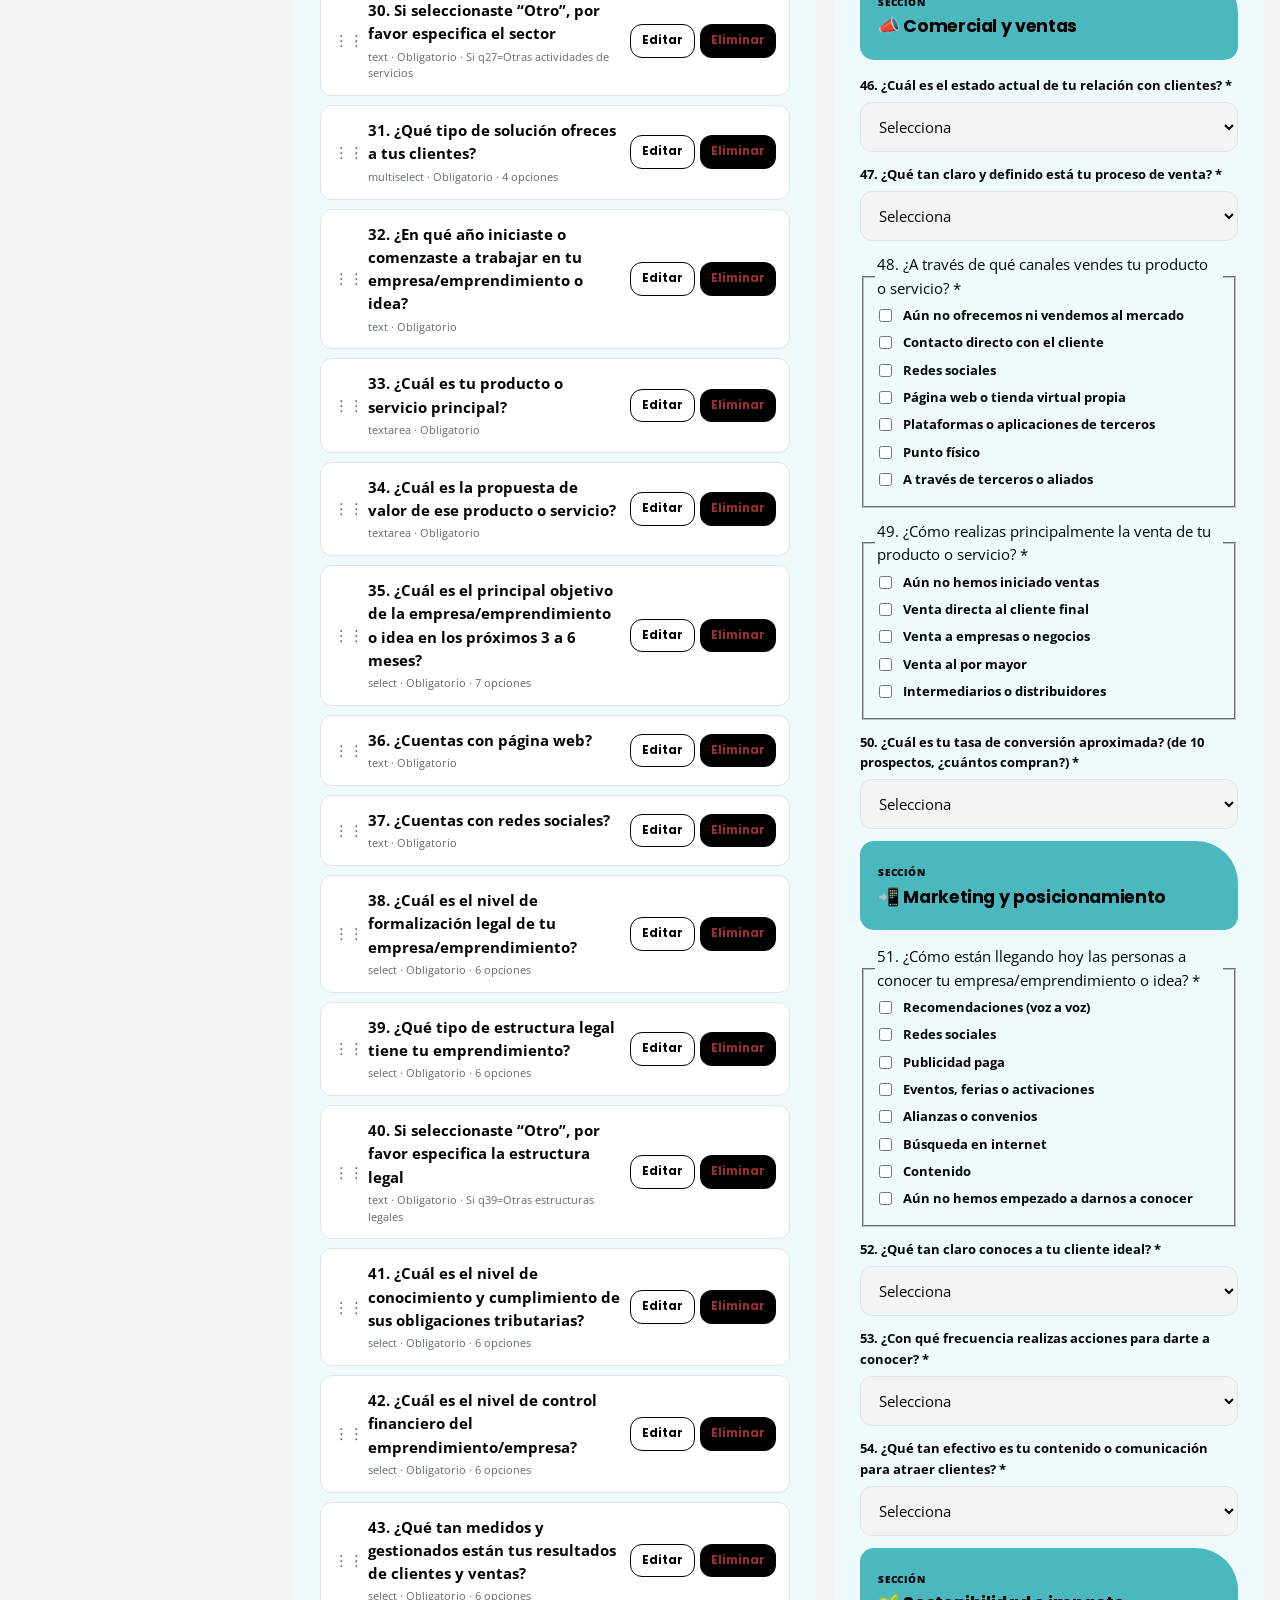
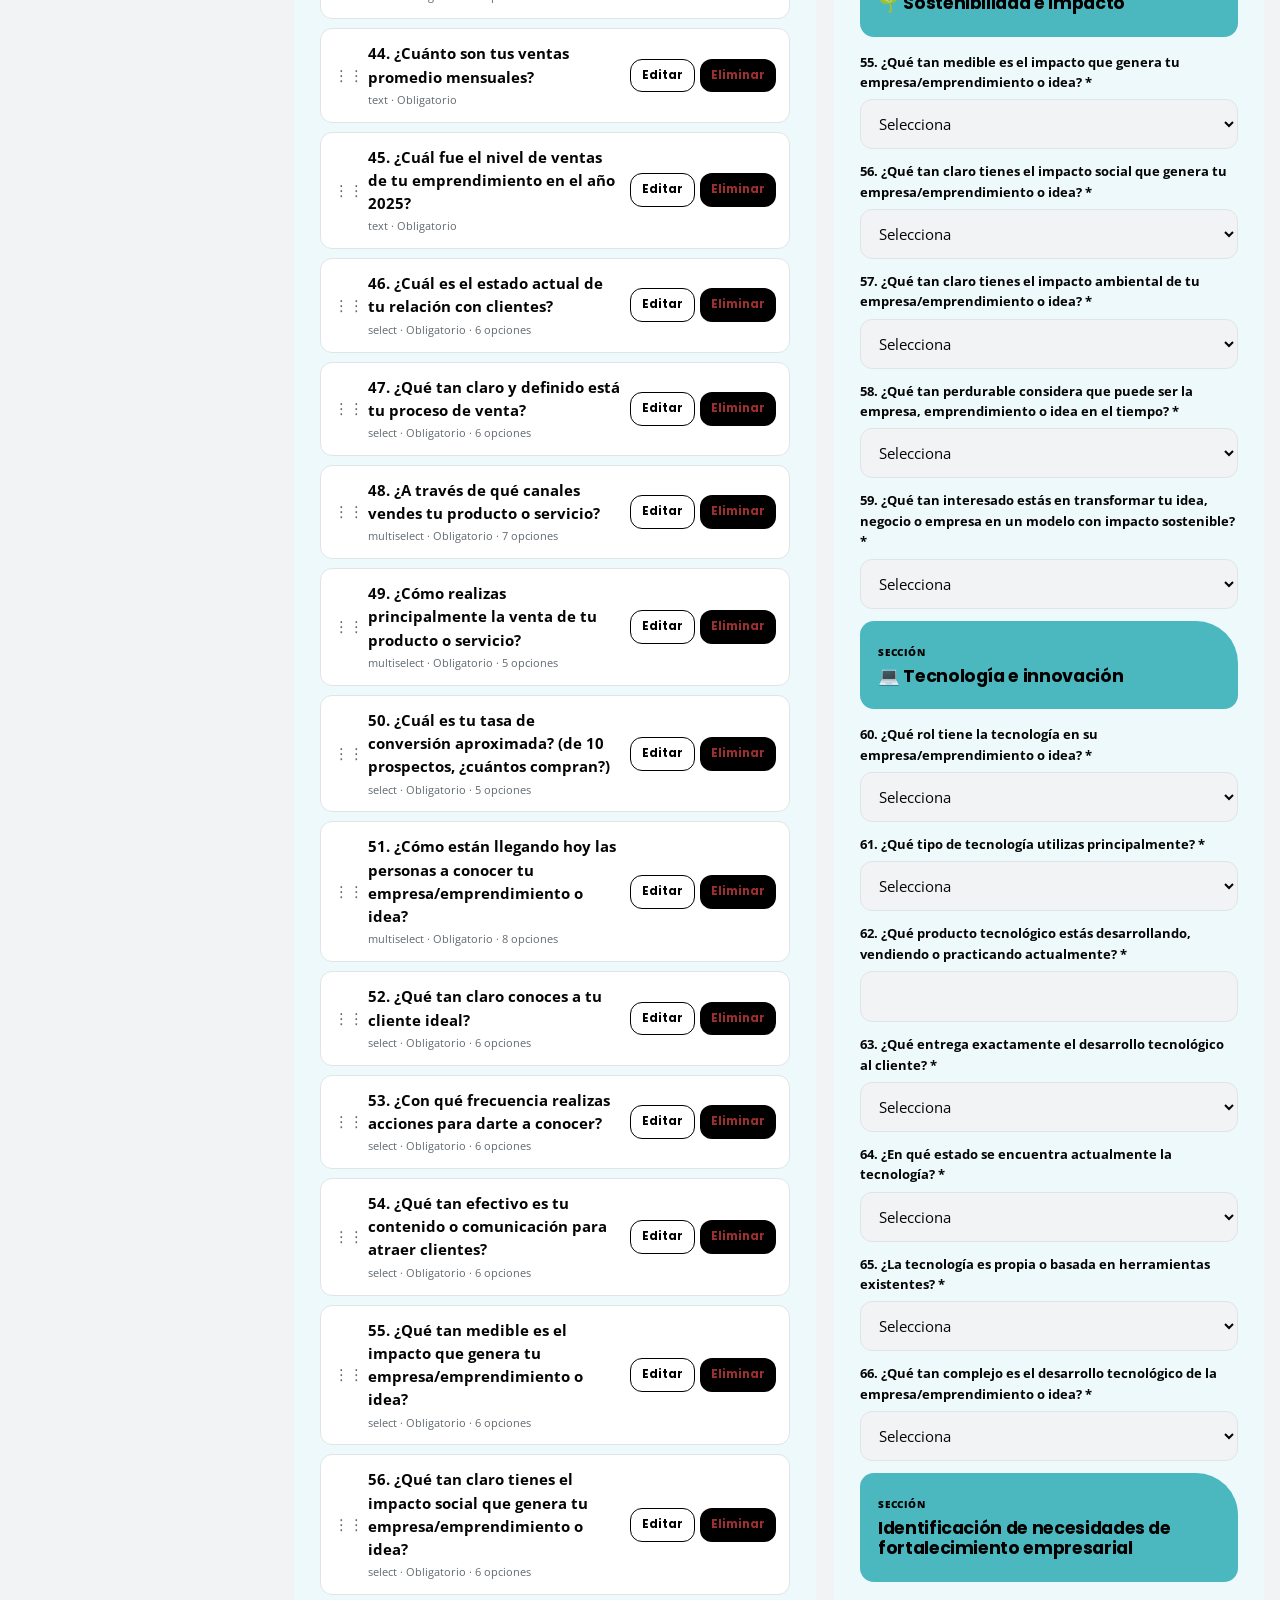
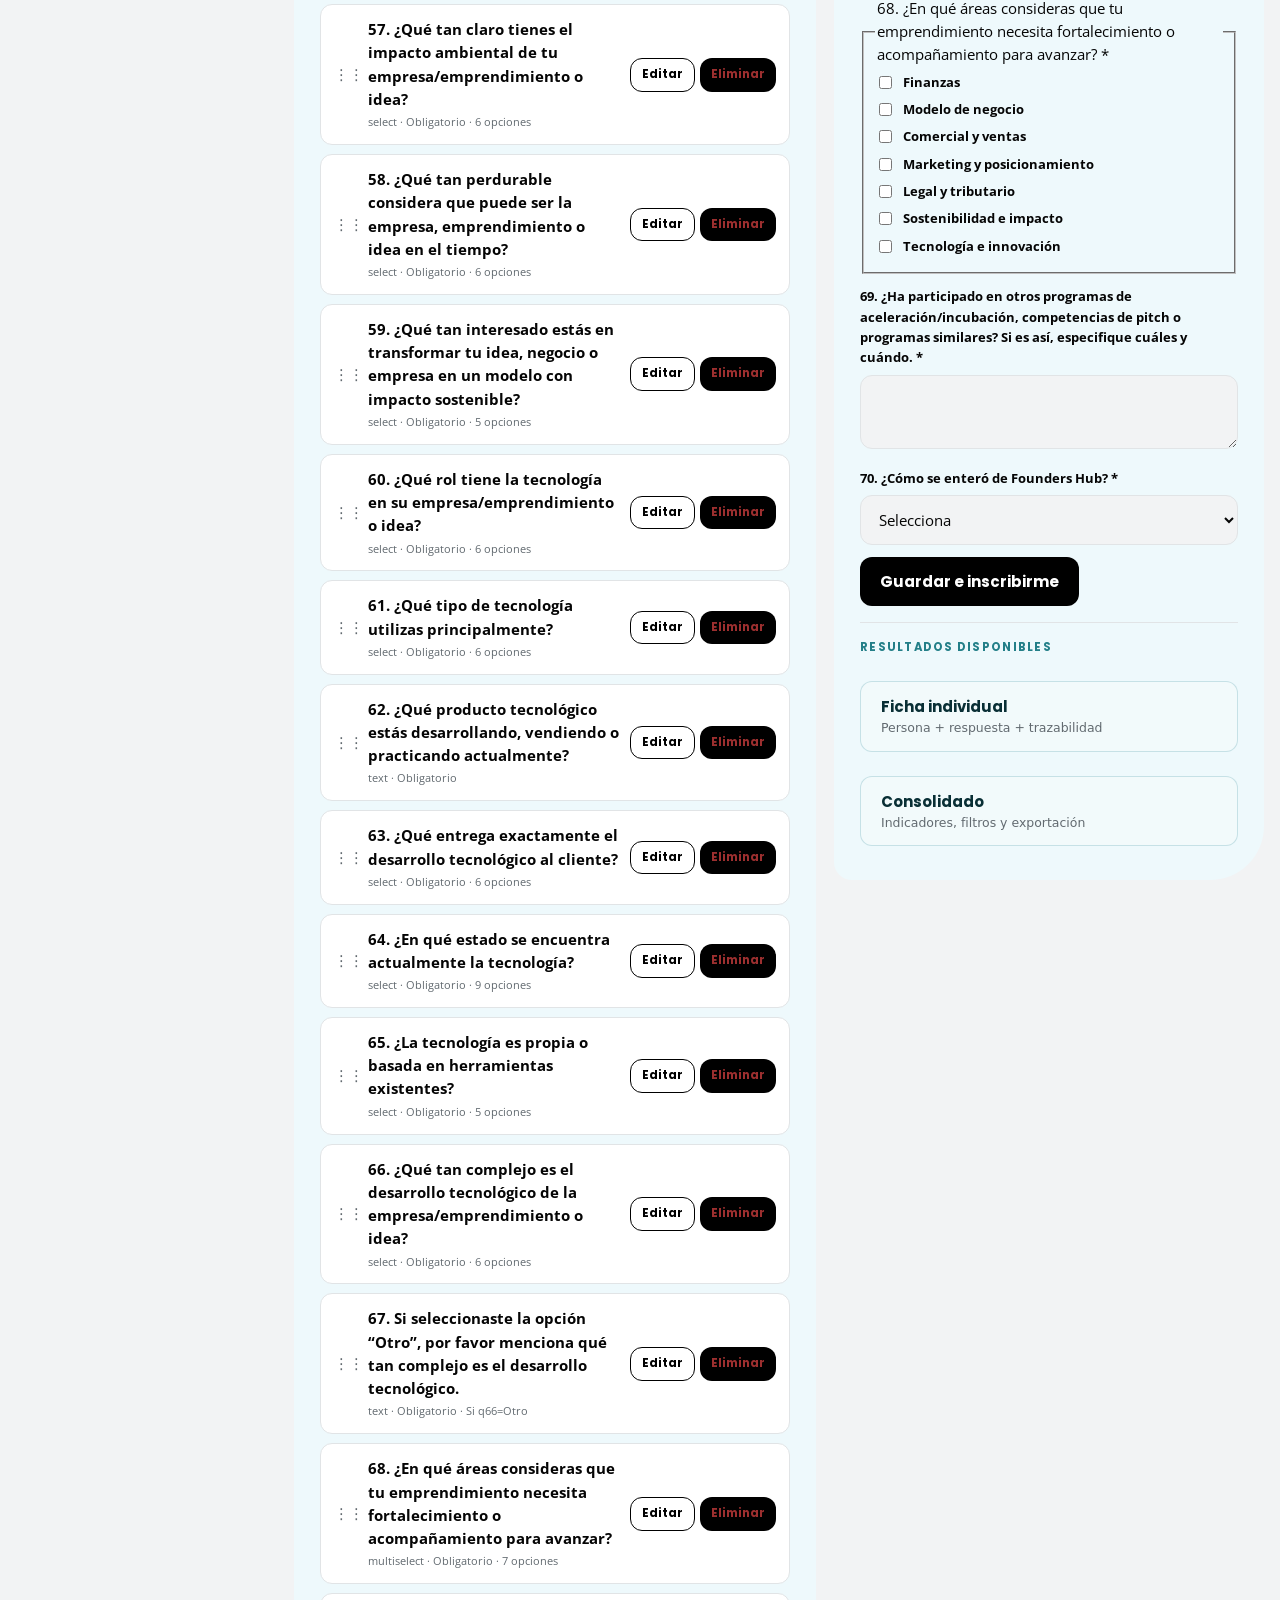
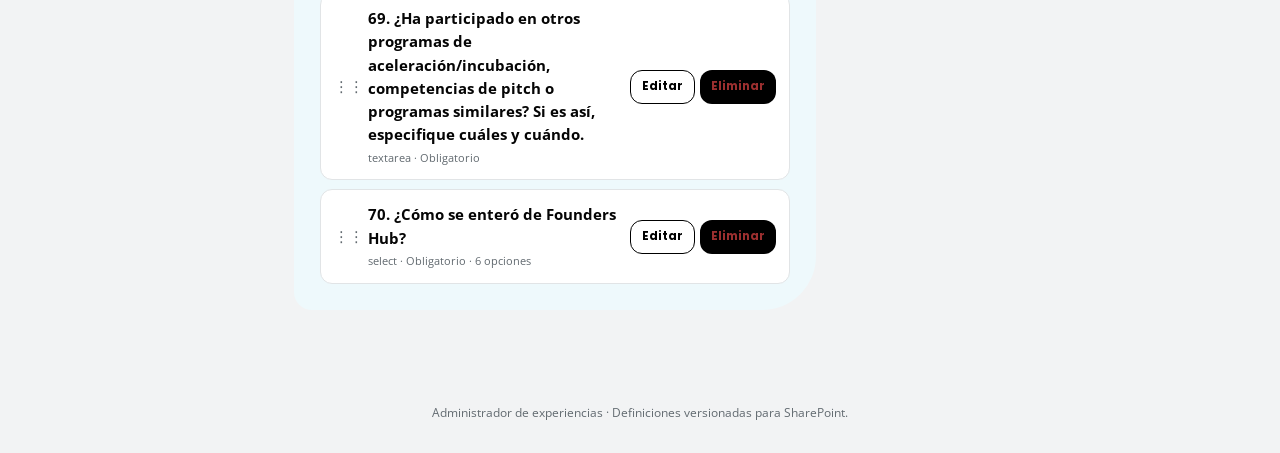
==== commit 20f0a07c: "feat: connect form responses evidence and participation lifecycle" ====
--- a/admin-experiencias.html
+++ b/admin-experiencias.html
@@ -47,6 +47,7 @@
             <div><label for="experience-phase">Fase</label><select id="experience-phase"><option>Impacta InHouse</option><option>Preincubación</option><option>Incubación</option><option>Aceleración</option><option>Evento</option><option>Formación</option></select></div>
             <div><label for="experience-cohort">Cohorte</label><input id="experience-cohort"></div>
           </div>
+          <fieldset class="tag-selector"><legend>Etiquetas del formulario</legend><label><input type="checkbox" name="experience-tag" value="Eventos"> Eventos</label><label><input type="checkbox" name="experience-tag" value="Satisfacción"> Satisfacción</label><label><input type="checkbox" name="experience-tag" value="Inscripción Fases"> Inscripción Fases</label><label><input type="checkbox" name="experience-tag" value="Impacta InHouse"> Impacta InHouse</label></fieldset>
           <div class="editor-actions">
             <button id="add-field" type="button">+ Agregar pregunta</button>
             <button id="save-draft" class="secondary" type="button">Guardar borrador</button>
@@ -60,7 +61,7 @@
       <aside class="panel preview-panel">
         <div class="panel-heading"><div><p class="eyebrow">Vista previa</p><h2>Formulario</h2></div><div class="preview-switch"><button data-device="desktop" class="active" type="button">PC</button><button data-device="mobile" type="button">Móvil</button></div></div>
         <form id="form-preview" class="form-preview"></form>
-        <div class="result-preview"><p class="eyebrow">Resultados disponibles</p><div><strong id="result-individual">Ficha individual</strong><span>Persona + respuesta + trazabilidad</span></div><div><strong id="result-consolidated">Consolidado</strong><span>Indicadores, filtros y exportación</span></div></div>
+        <div class="result-preview"><p class="eyebrow">Resultados disponibles</p><button id="result-individual" type="button"><strong>Ficha individual</strong><span>Persona + respuesta + trazabilidad</span></button><button id="result-consolidated" type="button"><strong>Consolidado</strong><span>Indicadores, filtros y exportación</span></button></div>
       </aside>
     </section>
   </main>
@@ -69,16 +70,24 @@
       <div class="panel-heading"><div><p class="eyebrow">Pregunta</p><h2>Configurar campo</h2></div><button value="cancel" class="profile-close" aria-label="Cerrar">×</button></div>
       <input id="field-id" type="hidden">
       <label for="field-label">Texto de la pregunta</label><input id="field-label" required>
-      <label for="field-type">Tipo</label><select id="field-type"><option value="text">Texto corto</option><option value="email">Correo</option><option value="select">Selección</option><option value="textarea">Texto largo</option><option value="url">Enlace</option><option value="file">Archivo o prototipo</option><option value="checkbox">Confirmación</option></select>
+      <label for="field-type">Tipo</label><select id="field-type"><option value="text">Texto corto</option><option value="email">Correo</option><option value="select">Selección</option><option value="textarea">Texto largo</option><option value="url">Enlace</option><option value="evidence">Evidencia: preguntar enlace o archivo</option><option value="checkbox">Confirmación</option></select>
       <label for="field-options">Opciones (una por línea)</label><textarea id="field-options" rows="4"></textarea>
       <label class="check-line"><input id="field-required" type="checkbox"> Obligatorio</label>
       <label for="field-condition">Mostrar solamente cuando</label><input id="field-condition" placeholder="Ejemplo: tipo_vinculacion=Externo">
       <div class="editor-actions"><button id="save-field" value="default">Guardar pregunta</button></div>
     </form>
   </dialog>
+  <dialog id="results-dialog" class="field-dialog results-dialog">
+    <section>
+      <div class="panel-heading"><div><p class="eyebrow">Respuestas y trazabilidad</p><h2 id="results-title">Resultados</h2></div><button id="close-results" class="profile-close" type="button" aria-label="Cerrar">×</button></div>
+      <div id="results-summary" class="results-summary"></div>
+      <div class="table-scroll"><table><thead><tr><th>Persona</th><th>Fecha</th><th>Estado</th><th>Respuesta</th><th>Acción</th></tr></thead><tbody id="responses-body"></tbody></table></div>
+      <p id="results-status" class="privacy" aria-live="polite"></p>
+    </section>
+  </dialog>
   <footer>Administrador de experiencias · Definiciones versionadas para SharePoint.</footer>
   <script src="./runtime-config.js"></script>
-  <script src="./api-client.js?v=2"></script>
-  <script src="./form-builder.js?v=4"></script>
+  <script src="./api-client.js?v=3"></script>
+  <script src="./form-builder.js?v=6"></script>
 </body>
 </html>
--- a/styles.css
+++ b/styles.css
@@ -90,3 +90,5 @@
 .access-code-grid{display:grid;grid-template-columns:1fr;gap:10px;align-items:end}.access-code-grid>button{justify-self:start}.access-code-step{display:grid;grid-template-columns:minmax(180px,1fr) auto;gap:9px;align-items:end;padding-top:12px;border-top:1px dashed var(--line)}.access-code-step input{margin:0;letter-spacing:normal;font-weight:800;text-align:center}.access-code-step input:not(:placeholder-shown){letter-spacing:.25em}.access-code-step input::placeholder{letter-spacing:normal;font-weight:600}
 .mirror-experience-form{display:grid;grid-template-columns:1fr 1fr;gap:14px;margin-top:22px}.mirror-form-cover{grid-column:1/-1;padding:22px;border-radius:16px 48px 16px 16px;background:var(--green);color:#000}.mirror-form-cover span{font-size:.67rem;font-weight:800;letter-spacing:.09em;text-transform:uppercase}.mirror-form-cover h3{font:700 1.7rem/1.05 var(--display);margin:7px 0}.mirror-form-cover p{margin:0}.mirror-field{display:grid;align-content:start}.mirror-field label{margin-top:0}.mirror-experience-form>button,.mirror-experience-form>.privacy{grid-column:1/-1}.experience-success{text-align:center;padding:32px;border-radius:18px;background:linear-gradient(135deg,rgba(62,175,73,.15),rgba(64,192,192,.12))}.experience-success h3{font:700 1.7rem var(--display);margin:8px}.success-mark{display:grid;place-items:center;width:58px;height:58px;margin:auto;border-radius:50%;background:var(--green);color:#000;font-size:1.8rem;font-weight:900}
 @media(max-width:680px){.access-code-grid,.access-code-step,.mirror-experience-form{grid-template-columns:1fr}.mirror-form-cover,.mirror-experience-form>button,.mirror-experience-form>.privacy{grid-column:1}.access-code-grid button,.access-code-step button{width:100%}}
+.tag-selector{display:flex;flex-wrap:wrap;gap:.65rem 1rem;margin:1rem 0;padding:1rem;border:1px solid rgba(22,126,144,.22);border-radius:18px}.tag-selector legend{font-weight:700;padding:0 .4rem}.tag-selector label{display:flex;align-items:center;gap:.35rem;background:#edf9fb;border-radius:999px;padding:.45rem .75rem}.result-preview button{width:100%;display:flex;flex-direction:column;align-items:flex-start;text-align:left;background:#f2fafb;color:#092f35;border:1px solid rgba(22,126,144,.2);margin:.5rem 0}.result-preview button span{font-size:.78rem;font-weight:400}.results-dialog{width:min(1100px,94vw)}.results-dialog>section{padding:1rem}.results-summary{display:flex;gap:1rem;margin:1rem 0}.results-summary article{background:#eaf8fa;border-radius:16px;padding:1rem;min-width:140px}.results-summary strong{display:block;font-size:1.6rem}.results-summary span{font-size:.82rem}.table-scroll{overflow:auto}.table-scroll table{width:100%;border-collapse:collapse}.table-scroll th,.table-scroll td{padding:.75rem;border-bottom:1px solid #dbe7e9;text-align:left;vertical-align:top}.evidence-field{padding:1rem;border:1px solid #cfe4e7;border-radius:16px}.evidence-field small{display:block;color:#526a70;margin-top:.35rem}
+.response-grid{display:grid;grid-template-columns:repeat(auto-fit,minmax(220px,1fr));gap:.75rem;background:#f5fafb;padding:1rem;border-radius:14px}.response-grid div{display:flex;flex-direction:column;gap:.2rem}.response-grid strong{font-size:.75rem;text-transform:uppercase;color:#167e90}.response-grid span{overflow-wrap:anywhere}
